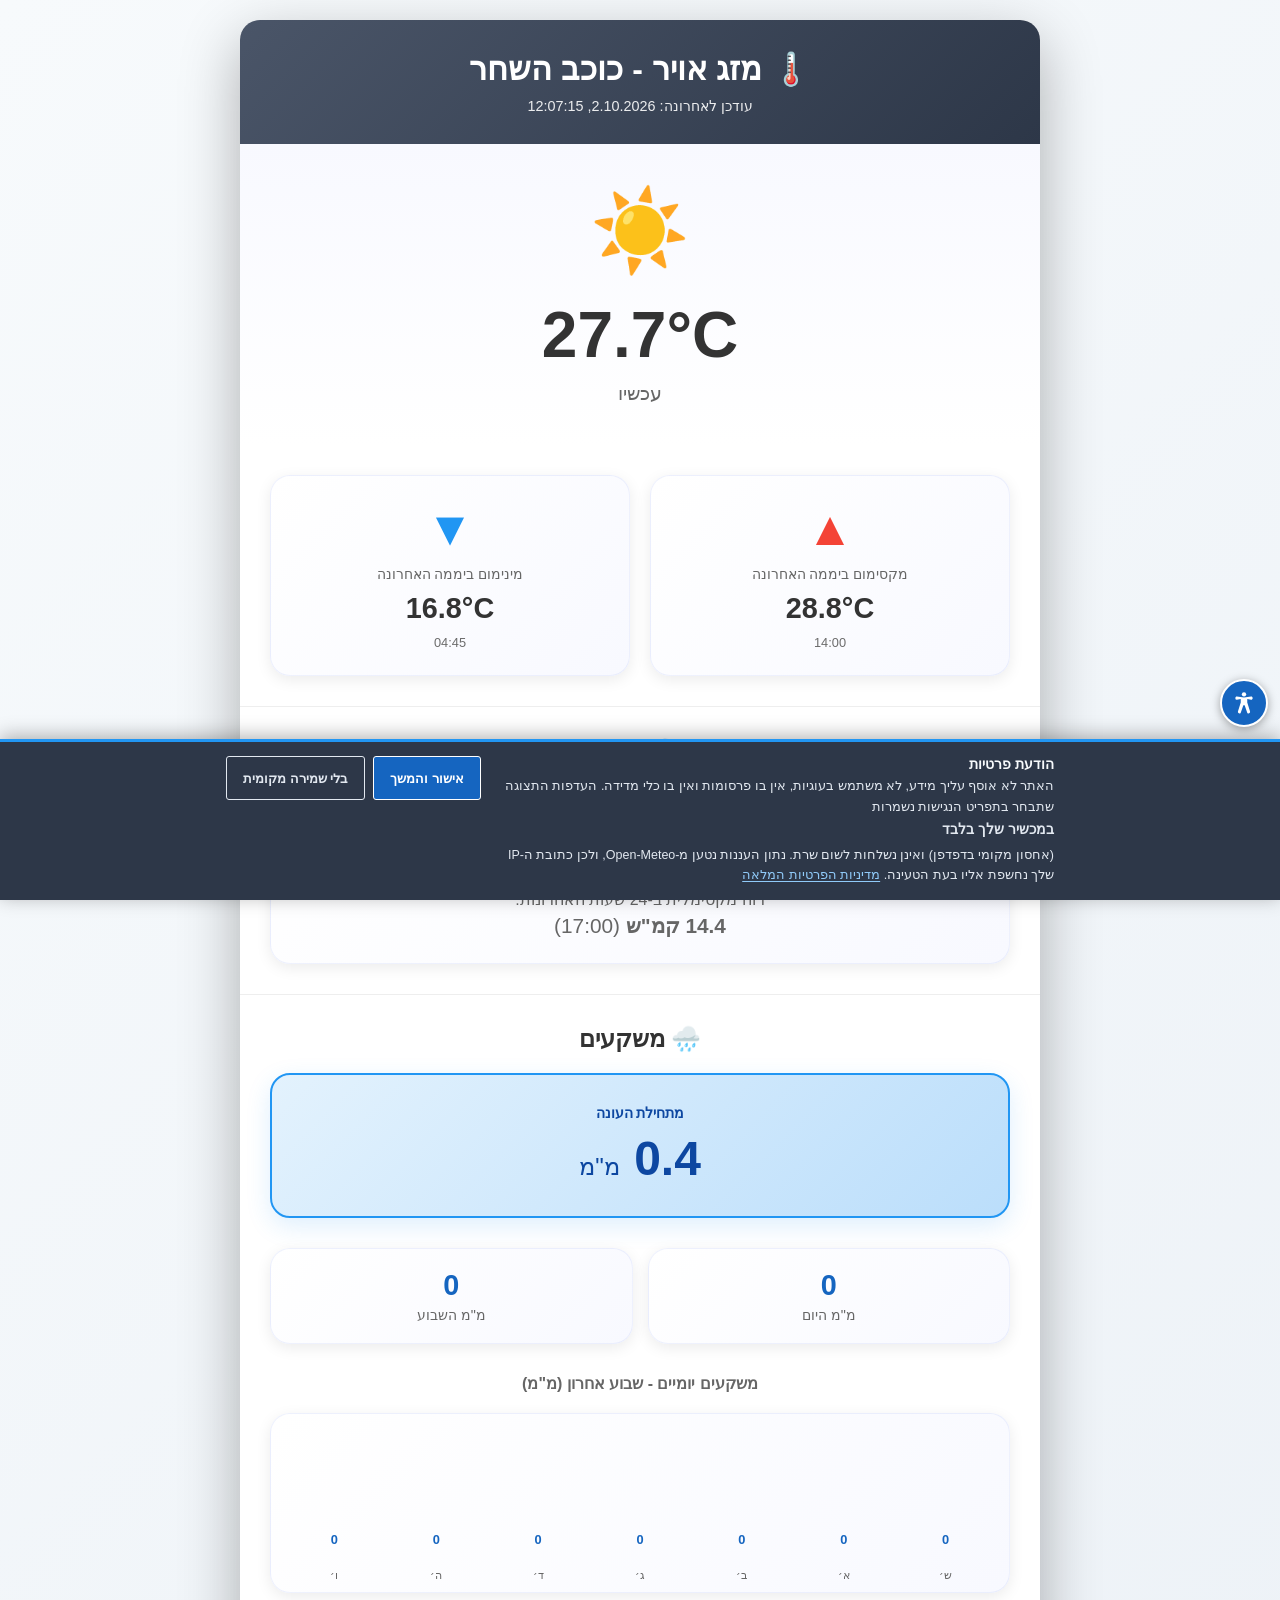
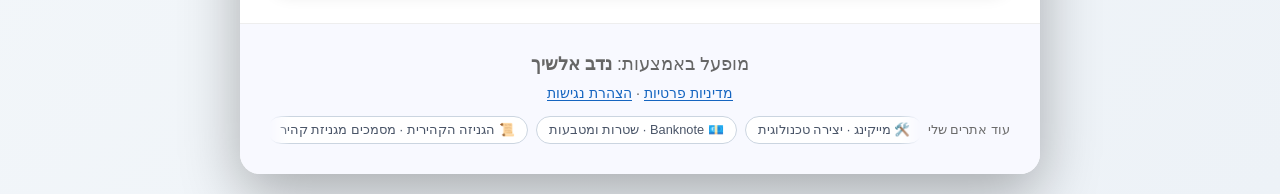
==== index.html @ 09a6ac9b "תמונת שיתוף ומטא תיאור: og:*, twitter:card ו-canonical בשלושת הדפים - assets/og-image.jpg: ‏1200×630" ====
<!DOCTYPE html>
<html lang="he" dir="rtl">
<head>
    <meta charset="UTF-8">
    <meta name="viewport" content="width=device-width, initial-scale=1.0">
    <title>מזג אויר - כוכב השחר</title>
    <meta name="description" content="טמפרטורה, רוח ומשקעים עכשיו בכוכב השחר, מתחנת המזג אויר של היישוב. מתעדכן כל שעה, כולל כמות הגשם מתחילת העונה.">
    <link rel="canonical" href="https://nadaval56.github.io/weather-dashboard/">
    <meta property="og:type" content="website">
    <meta property="og:site_name" content="מזג אויר - כוכב השחר">
    <meta property="og:locale" content="he_IL">
    <meta property="og:title" content="מזג אויר - כוכב השחר">
    <meta property="og:description" content="טמפרטורה, רוח ומשקעים עכשיו בכוכב השחר, מתחנת המזג אויר של היישוב. מתעדכן כל שעה, כולל כמות הגשם מתחילת העונה.">
    <meta property="og:url" content="https://nadaval56.github.io/weather-dashboard/">
    <meta property="og:image" content="https://nadaval56.github.io/weather-dashboard/assets/og-image.jpg">
    <meta property="og:image:type" content="image/jpeg">
    <meta property="og:image:width" content="1200">
    <meta property="og:image:height" content="630">
    <meta property="og:image:alt" content="מזג אויר, כוכב השחר: טמפרטורה, רוח ומשקעים">
    <meta name="twitter:card" content="summary_large_image">
    <meta name="theme-color" content="#2D3748">
    
    <!-- Favicon -->
    <link rel="icon" href="data:image/svg+xml,<svg xmlns=%22http://www.w3.org/2000/svg%22 viewBox=%220 0 100 100%22><text y=%22.9em%22 font-size=%2290%22>🌤️</text></svg>">
    
    <link rel="stylesheet" href="assets/theme.css">
    <link rel="stylesheet" href="assets/a11y.css">
    <script>
      /* העדפות הנגישות מוחלות לפני הציור הראשון, כדי שמי שבחר ניגודיות גבוהה
         לא יראה את הדף נטען בצבעים הרגילים ואז מתחלף. מי שביקש "בלי שמירה
         מקומית" לא מקבל קריאה של שום דבר. */
      try {
        var _p = localStorage.getItem('privacy:v1');
        if (!_p || JSON.parse(_p).local !== false) {
          var _r = document.documentElement, _a = localStorage.getItem('a11y:v1');
          if (_a) {
            _a = JSON.parse(_a);
            if (_a.fs) _r.setAttribute('data-fs', _a.fs);
            if (_a.mode) _r.classList.add('a11y-' + _a.mode);
            ['links', 'readable', 'spacing', 'still', 'cursor', 'focus']
              .forEach(function (k) { if (_a[k]) _r.classList.add('a11y-' + k); });
          }
        }
      } catch (e) { /* מצב פרטי, או אחסון חסום — הדף פשוט נטען כרגיל */ }
    </script>

    <style>

        .last-update {
            opacity: 0.9;
            font-size: 0.9em;
        }

        .current-weather {
            text-align: center;
            padding: 40px 20px;
            background: linear-gradient(to bottom, var(--surface-2) 0%, var(--surface) 100%);
        }

        .weather-icon {
            font-size: 5rem;
            margin-bottom: 20px;
        }

        .current-temp {
            font-size: 4em;
            font-weight: bold;
            color: var(--text);
            margin-bottom: 10px;
        }

        .temp-label {
            color: var(--text-2);
            font-size: 1.2em;
        }

        .stats-grid {
            display: grid;
            grid-template-columns: repeat(auto-fit, minmax(200px, 1fr));
            gap: 20px;
            padding: 30px;
        }

        .stat-card {
            background: linear-gradient(135deg, var(--surface) 0%, var(--surface-2) 100%);
            padding: 25px 20px;
            border-radius: 20px;
            text-align: center;
            box-shadow: var(--shadow-card);
            border: 1px solid var(--card-border);
        }

        .stat-icon {
            font-size: 2.5em;
            margin-bottom: 10px;
        }

        .stat-value {
            font-size: 1.8em;
            font-weight: bold;
            color: var(--text);
            margin: 10px 0;
        }

        .stat-label {
            color: var(--text-2);
            font-size: 0.9em;
        }

        .stat-time {
            color: var(--text-3);
            font-size: 0.8em;
            margin-top: 5px;
        }

        .section {
            padding: 30px;
            border-top: 1px solid var(--border);
        }

        .section-title {
            font-size: 1.5em;
            color: var(--text);
            margin-bottom: 20px;
            display: flex;
            align-items: center;
            justify-content: center;
            gap: 10px;
        }

        .wind-section {
            background: linear-gradient(135deg, var(--surface) 0%, var(--surface-2) 100%);
            padding: 25px;
            border-radius: 20px;
            box-shadow: var(--shadow-card);
            border: 1px solid var(--card-border);
        }

        .wind-current {
            display: flex;
            align-items: center;
            justify-content: center;
            gap: 20px;
            margin-bottom: 20px;
        }

        .wind-info {
            text-align: center;
        }

        .wind-speed {
            font-size: 2em;
            font-weight: bold;
            color: var(--text);
        }

        .wind-direction {
            color: var(--text-2);
            font-size: 1.1em;
        }

        .rain-stats {
            display: grid;
            grid-template-columns: repeat(auto-fit, minmax(150px, 1fr));
            gap: 15px;
        }

        .rain-stat {
            background: linear-gradient(135deg, var(--surface) 0%, var(--surface-2) 100%);
            padding: 20px 15px;
            border-radius: 20px;
            text-align: center;
            box-shadow: var(--shadow-card);
            border: 1px solid var(--card-border);
        }

        .rain-value {
            font-size: 1.8em;
            font-weight: bold;
            color: var(--accent-dark);   /* #2196F3 נתן 2.97:1 על רקע הכרטיס */
        }

        .rain-label {
            color: var(--text-2);
            font-size: 0.9em;
            margin-top: 5px;
        }

        .chart-container {
            margin-top: 20px;
            height: 180px;
            background: linear-gradient(135deg, var(--surface) 0%, var(--surface-2) 100%);
            border-radius: 20px;
            padding: 15px 15px 35px 15px;
            position: relative;
            box-shadow: var(--shadow-card);
            border: 1px solid var(--card-border);
        }

        .chart-bars {
            display: flex;
            align-items: flex-end;
            justify-content: space-around;
            height: 100%;
            gap: 5px;
        }

        .chart-bar {
            flex: 1;
            background: linear-gradient(to top, var(--accent), var(--accent-light));
            border-radius: 5px 5px 0 0;
            position: relative;
            transition: transform 0.2s;
        }

        .chart-bar:hover {
            transform: scaleY(1.05);
        }

        .chart-bar-value {
            position: absolute;
            top: -25px;
            width: 100%;
            text-align: center;
            font-size: 0.8em;
            font-weight: bold;
            color: var(--accent-dark);
        }

        .chart-bar-label {
            position: absolute;
            bottom: -25px;
            width: 100%;
            text-align: center;
            font-size: 0.7em;
            color: var(--text-2);
        }

        /* Mobile Responsive */
        @media (max-width: 768px) {
            .current-temp {
                font-size: 3em;
            }

            .weather-icon {
                font-size: 3.75rem;
            }

            .stats-grid {
                grid-template-columns: 1fr;
                padding: 20px;
            }

            .section {
                padding: 20px;
            }

            .wind-current {
                flex-direction: column;
            }
        }
    </style>
</head>
<body>
    <a class="skip-link" href="#main">דלג לתוכן</a>
    <div class="container">
        <!-- Header -->
        <header class="header">
            <h1>🌡️ מזג אויר - כוכב השחר</h1>
            <div class="last-update">טוען...</div>
        </header>

        <main id="main" tabindex="-1">

        <!-- Current Weather -->
        <div class="current-weather">
            <div class="weather-icon" role="img" aria-label="טוען">⏳</div>
            <div class="current-temp">...</div>
            <div class="temp-label">עכשיו</div>
        </div>

        <!-- Temperature Stats -->
        <div class="stats-grid">
            <div class="stat-card">
                <div class="stat-icon" style="color: var(--hot); font-size: 3em;" aria-hidden="true">▲</div>
                <div class="stat-label">מקסימום ביממה האחרונה</div>
                <div class="stat-value">...</div>
                <div class="stat-time">--:--</div>
            </div>
            <div class="stat-card">
                <div class="stat-icon" style="color: var(--accent); font-size: 3em;" aria-hidden="true">▼</div>
                <div class="stat-label">מינימום ביממה האחרונה</div>
                <div class="stat-value">...</div>
                <div class="stat-time">--:--</div>
            </div>
        </div>

        <!-- Wind Section -->
        <div class="section">
            <h2 class="section-title">💨 רוח</h2>
            <div class="wind-section">
                <div class="wind-current">
                    <div class="wind-info">
                        <div class="wind-speed">...</div>
                        <div class="wind-direction">...</div>
                    </div>
                </div>
                <div style="text-align: center; color: var(--text-2); margin-top: 15px;">
                    <div style="margin-bottom: 5px;">רוח מקסימלית ב-24 שעות האחרונות:</div>
                    <div style="font-size: 1.3em;"><strong>...</strong> (--:--)</div>
                </div>
            </div>
        </div>

        <!-- Rain Section -->
        <div class="section">
            <h2 class="section-title">🌧️ משקעים</h2>
            
            <!-- Seasonal Rain - Most Important -->
            <div style="text-align: center; margin-bottom: 30px; padding: 30px 20px; background: linear-gradient(135deg, var(--accent-soft-a) 0%, var(--accent-soft-b) 100%); border-radius: 20px; box-shadow: var(--shadow-hero); border: 2px solid var(--accent);">
                <div style="font-size: 0.9em; color: var(--accent-deep); margin-bottom: 10px; font-weight: bold;">מתחילת העונה</div>
                <div class="rain-value" style="font-size: 3em; color: var(--accent-deep); display: inline;">...</div>
                <div style="display: inline; font-size: 1.5em; color: var(--accent-deep); margin-right: 10px;">מ"מ</div>
            </div>
            
            <!-- Today and Weekly -->
            <div class="rain-stats">
                <div class="rain-stat">
                    <div class="rain-value">...</div>
                    <div class="rain-label">מ"מ היום</div>
                </div>
                <div class="rain-stat">
                    <div class="rain-value">...</div>
                    <div class="rain-label">מ"מ השבוע</div>
                </div>
            </div>

            <!-- 7 Days Chart -->
            <div style="text-align: center; color: var(--text-2); margin-top: 30px; margin-bottom: 10px; font-weight: bold;">
                משקעים יומיים - שבוע אחרון (מ"מ)
            </div>
            <div class="chart-container">
                <div class="chart-bars">
                    <div class="chart-bar" style="height: 0%;">
                        <div class="chart-bar-value">0</div>
                        <div class="chart-bar-label">...</div>
                    </div>
                    <div class="chart-bar" style="height: 0%;">
                        <div class="chart-bar-value">0</div>
                        <div class="chart-bar-label">...</div>
                    </div>
                    <div class="chart-bar" style="height: 0%;">
                        <div class="chart-bar-value">0</div>
                        <div class="chart-bar-label">...</div>
                    </div>
                    <div class="chart-bar" style="height: 0%;">
                        <div class="chart-bar-value">0</div>
                        <div class="chart-bar-label">...</div>
                    </div>
                    <div class="chart-bar" style="height: 0%;">
                        <div class="chart-bar-value">0</div>
                        <div class="chart-bar-label">...</div>
                    </div>
                    <div class="chart-bar" style="height: 0%;">
                        <div class="chart-bar-value">0</div>
                        <div class="chart-bar-label">...</div>
                    </div>
                    <div class="chart-bar" style="height: 0%;">
                        <div class="chart-bar-value">0</div>
                        <div class="chart-bar-label">...</div>
                    </div>
                </div>
            </div>
        </div>

        </main>

        <!-- Footer -->
        <footer class="footer">
            <p style="font-size: 1.1em; margin-bottom: 10px;">מופעל באמצעות: <strong>נדב אלשיך</strong></p>
            <p class="footer-links"><a href="privacy/">מדיניות פרטיות</a> · <a href="accessibility/">הצהרת נגישות</a></p>
            <nav class="sister" aria-label="האתרים הנוספים שלי">
                <span class="sister-lbl">עוד אתרים שלי</span>
                <div class="sister-view">
                    <div class="sister-track">
                    <div class="sister-set">
                        <a href="https://making-il.co.il/" rel="noopener"><span aria-hidden="true">🛠️</span> מייקינג · יצירה טכנולוגית</a>
                        <a href="https://banknote.co.il/" rel="noopener"><span aria-hidden="true">💶</span> Banknote · שטרות ומטבעות</a>
                        <a href="https://geniza.co.il/" rel="noopener"><span aria-hidden="true">📜</span> הגניזה הקהירית · מסמכים מגניזת קהיר</a>
                        <a href="https://dronexam.co.il/" rel="noopener"><span aria-hidden="true">🛩️</span> לעוף לשמיים · מבחן רת"א לרחפנים</a>
                        <a href="https://holisticcenter.co.il/" rel="noopener"><span aria-hidden="true">🌱</span> מעט צרי · רפואה משלימה</a>
                        <a href="https://pursue.co.il/" rel="noopener"><span aria-hidden="true">🛸</span> PURSUE · ארכיון עב"מים</a>
                        <a href="https://quake.co.il/" rel="noopener"><span aria-hidden="true">🌍</span> רעידת אדמה · רעידות היסטוריות</a>
                        <a href="https://heb-cal.co.il/" rel="noopener"><span aria-hidden="true">📅</span> לוח עברי</a>
                    </div>
                    <div class="sister-set sister-clone" aria-hidden="true">
                        <a href="https://making-il.co.il/" rel="noopener" tabindex="-1"><span aria-hidden="true">🛠️</span> מייקינג · יצירה טכנולוגית</a>
                        <a href="https://banknote.co.il/" rel="noopener" tabindex="-1"><span aria-hidden="true">💶</span> Banknote · שטרות ומטבעות</a>
                        <a href="https://geniza.co.il/" rel="noopener" tabindex="-1"><span aria-hidden="true">📜</span> הגניזה הקהירית · מסמכים מגניזת קהיר</a>
                        <a href="https://dronexam.co.il/" rel="noopener" tabindex="-1"><span aria-hidden="true">🛩️</span> לעוף לשמיים · מבחן רת"א לרחפנים</a>
                        <a href="https://holisticcenter.co.il/" rel="noopener" tabindex="-1"><span aria-hidden="true">🌱</span> מעט צרי · רפואה משלימה</a>
                        <a href="https://pursue.co.il/" rel="noopener" tabindex="-1"><span aria-hidden="true">🛸</span> PURSUE · ארכיון עב"מים</a>
                        <a href="https://quake.co.il/" rel="noopener" tabindex="-1"><span aria-hidden="true">🌍</span> רעידת אדמה · רעידות היסטוריות</a>
                        <a href="https://heb-cal.co.il/" rel="noopener" tabindex="-1"><span aria-hidden="true">📅</span> לוח עברי</a>
                    </div>
                    </div>
                </div>
            </nav>
        </footer>
    </div>

    <script>
        // ===== אייקון מזג האויר =====
        // יום/לילה: מהזריחה ועד צאת הכוכבים (25 דקות אחרי השקיעה, ברירת המחדל
        //           של לוח עברי), לפי אלגוריתם NOAA מ-hebcal/js/zmanim.js.
        // לילה:     מופע הירח האמיתי (כמו באסטרובוט).
        // עננות:    Open-Meteo, מהרשת ולא מהתחנה (כמו באסטרובוט).
        // גשם:      נתוני התחנה — גשם בשעה האחרונה גובר על הכול.
        const STATION_LOC = { lat: 31.958, lng: 35.339 };   // כוכב השחר
        const TZEIT_MIN = 25;
        const RAD = Math.PI / 180;

        const Sun = (function () {
            function julianDay(y, m, d) { return Math.floor(Date.UTC(y, m - 1, d) / 86400000) + 2440587.5; }
            function jc(jd) { return (jd - 2451545) / 36525; }
            function meanLong(t) { const l = (280.46646 + t * (36000.76983 + 0.0003032 * t)) % 360; return l < 0 ? l + 360 : l; }
            function meanAnom(t) { return 357.52911 + t * (35999.05029 - 0.0001537 * t); }
            function ecc(t) { return 0.016708634 - t * (0.000042037 + 0.0000001267 * t); }
            function eqCenter(t) {
                const m = meanAnom(t) * RAD;
                return Math.sin(m) * (1.914602 - t * (0.004817 + 0.000014 * t)) +
                    Math.sin(2 * m) * (0.019993 - 0.000101 * t) + Math.sin(3 * m) * 0.000289;
            }
            function appLong(t) { return meanLong(t) + eqCenter(t) - 0.00569 - 0.00478 * Math.sin((125.04 - 1934.136 * t) * RAD); }
            function obliq(t) {
                const s = 21.448 - t * (46.815 + t * (0.00059 - t * 0.001813));
                return 23 + (26 + s / 60) / 60 + 0.00256 * Math.cos((125.04 - 1934.136 * t) * RAD);
            }
            function decl(t) { return Math.asin(Math.sin(obliq(t) * RAD) * Math.sin(appLong(t) * RAD)) / RAD; }
            function eqTime(t) {
                const eps = obliq(t) * RAD, l0 = meanLong(t) * RAD, e = ecc(t), m = meanAnom(t) * RAD;
                let y = Math.tan(eps / 2); y = y * y;
                return (y * Math.sin(2 * l0) - 2 * e * Math.sin(m) + 4 * e * y * Math.sin(m) * Math.cos(2 * l0) -
                    0.5 * y * y * Math.sin(4 * l0) - 1.25 * e * e * Math.sin(2 * m)) / RAD * 4;
            }
            function hourAngle(lat, dec, zenith) {
                const c = (Math.cos(zenith * RAD) - Math.sin(lat * RAD) * Math.sin(dec * RAD)) /
                    (Math.cos(lat * RAD) * Math.cos(dec * RAD));
                return (c > 1 || c < -1) ? null : Math.acos(c) / RAD;
            }
            function timeUTC(jd, lat, lng, zenith, rising) {
                let mins = 720;
                for (let i = 0; i < 2; i++) {
                    const t = jc(jd + mins / 1440), ha = hourAngle(lat, decl(t), zenith);
                    if (ha === null) return null;
                    mins = 720 + 4 * (-lng + (rising ? -ha : ha)) - eqTime(t);
                }
                return mins;
            }
            // זריחה/שקיעה במישור (90.833°), כמו ברוב הלוחות בארץ.
            // התאריך הוא התאריך בישראל, גם אם הדפדפן בשעון אחר.
            function event(now, loc, rising) {
                const [y, m, d] = now.toLocaleDateString('en-CA', { timeZone: 'Asia/Jerusalem' }).split('-').map(Number);
                const jd = julianDay(y, m, d), mins = timeUTC(jd, loc.lat, loc.lng, 90.833, rising);
                return mins === null ? null : new Date((jd - 2440587.5) * 86400000 + mins * 60000);
            }
            return {
                sunrise: (now, loc) => event(now, loc, true),
                sunset: (now, loc) => event(now, loc, false)
            };
        })();

        function isDaytime(now) {
            const sr = Sun.sunrise(now, STATION_LOC), ss = Sun.sunset(now, STATION_LOC);
            if (!sr || !ss) return now.getHours() >= 6 && now.getHours() < 19;
            return now >= sr && now < new Date(ss.getTime() + TZEIT_MIN * 60000);
        }

        // מופע הירח: האלונגציה (הזווית בין הירח לשמש) לפי נוסחאות מקוצרות של Meeus —
        // דיוק של פחות ממעלה, הרבה מעבר למה שצריך לבחירת אימוג'י.
        function moonPhase(now) {
            const d = now.getTime() / 86400000 + 2440587.5 - 2451545;
            const T = d / 36525;
            const norm = x => ((x % 360) + 360) % 360;
            const Lm = norm(218.3164477 + 481267.88123421 * T);   // אורך ממוצע של הירח
            const D = norm(297.8501921 + 445267.1114034 * T);     // אלונגציה ממוצעת
            const M = norm(357.5291092 + 35999.0502909 * T);      // אנומליה של השמש
            const Mm = norm(134.9633964 + 477198.8675055 * T);    // אנומליה של הירח
            const F = norm(93.2720950 + 483202.0175233 * T);
            const moonLon = Lm + 6.289 * Math.sin(Mm * RAD) + 1.274 * Math.sin((2 * D - Mm) * RAD) +
                0.658 * Math.sin(2 * D * RAD) + 0.214 * Math.sin(2 * Mm * RAD) -
                0.186 * Math.sin(M * RAD) - 0.114 * Math.sin(2 * F * RAD);
            const sunLon = 280.46646 + 36000.76983 * T + 1.914602 * Math.sin(M * RAD) + 0.019993 * Math.sin(2 * M * RAD);
            const elong = norm(moonLon - sunLon);                    // 0 = מולד, 180 = מלא
            const illum = Math.round((1 - Math.cos(elong * RAD)) / 2 * 100);
            // אותם גבולות כמו באסטרובוט (לפי גיל הירח בימים), מתורגמים למעלות
            const age = elong / 360 * 29.530589;
            let emoji, name;
            if      (age <  1.5) [emoji, name] = ['🌑', 'ירח חדש'];
            else if (age <  7.0) [emoji, name] = ['🌒', 'סהר גדל'];
            else if (age <  8.5) [emoji, name] = ['🌓', 'רבע ראשון'];
            else if (age < 14.0) [emoji, name] = ['🌔', 'ירח גדל'];
            else if (age < 15.5) [emoji, name] = ['🌕', 'ירח מלא'];
            else if (age < 21.0) [emoji, name] = ['🌖', 'ירח פוחת'];
            else if (age < 22.5) [emoji, name] = ['🌗', 'רבע אחרון'];
            else if (age < 28.0) [emoji, name] = ['🌘', 'סהר פוחת'];
            else                 [emoji, name] = ['🌑', 'ירח חדש'];
            return { emoji, name, illum };
        }

        // עננות נוכחית מ-Open-Meteo (חינמי, בלי מפתח). null כשאין נתון.
        async function fetchCloudCover() {
            try {
                const url = `https://api.open-meteo.com/v1/forecast?latitude=${STATION_LOC.lat}` +
                    `&longitude=${STATION_LOC.lng}&current=cloud_cover&timezone=Asia%2FJerusalem`;
                const res = await fetch(url);
                if (!res.ok) return null;
                const json = await res.json();
                const pct = json.current && json.current.cloud_cover;
                return typeof pct === 'number' ? pct : null;
            } catch (e) {
                console.warn('עננות לא זמינה:', e);
                return null;
            }
        }

        function getWeatherIcon(data, cloud, now = new Date()) {
            const rainLastHour = (data && data.rain && data.rain.lastHour) || 0;
            const cloudTxt = cloud === null ? '' : ` · עננות ${cloud}%`;

            // 1. גשם בשעה האחרונה (מהתחנה) תמיד גובר
            if (rainLastHour > 0.3) return { icon: '🌧️', label: `גשם: ${rainLastHour} מ"מ בשעה האחרונה` };

            // 2. לילה — מופע הירח, אלא אם השמיים מכוסים
            if (!isDaytime(now)) {
                const moon = moonPhase(now);
                if (cloud !== null && cloud >= 75) return { icon: '☁️', label: `לילה מעונן${cloudTxt}` };
                return { icon: moon.emoji, label: `${moon.name} (${moon.illum}% מואר)${cloudTxt}` };
            }

            // 3. יום — לפי העננות מהרשת
            if (cloud === null) return { icon: '☀️', label: 'יום' };
            if (cloud < 20) return { icon: '☀️', label: `בהיר${cloudTxt}` };
            if (cloud < 45) return { icon: '🌤️', label: `עננות קלה${cloudTxt}` };
            if (cloud < 70) return { icon: '⛅', label: `מעונן חלקית${cloudTxt}` };
            if (cloud < 90) return { icon: '🌥️', label: `מעונן${cloudTxt}` };
            return { icon: '☁️', label: `מעונן מאוד${cloudTxt}` };
        }

        let lastData = null, lastCloud = null;
        function renderIcon() {
            if (!lastData) return;
            const { icon, label } = getWeatherIcon(lastData, lastCloud);
            const el = document.querySelector('.weather-icon');
            if (el) { el.textContent = icon; el.title = label; el.setAttribute('aria-label', label); }
            // גם אייקון הלשונית מתחלף
            const fav = document.querySelector('link[rel="icon"]');
            if (fav) fav.href = `data:image/svg+xml,<svg xmlns="http://www.w3.org/2000/svg" viewBox="0 0 100 100"><text y=".9em" font-size="90">${icon}</text></svg>`;
        }
        async function refreshIcon() {
            lastCloud = await fetchCloudCover();
            renderIcon();
        }

        // טעינת נתוני מזג אויר
        async function loadWeatherData() {
            try {
                // Cache busting - מאלץ טעינה מחדש
                const response = await fetch('./weather-data.json?t=' + Date.now());
                
                if (!response.ok) {
                    throw new Error(`HTTP error! status: ${response.status}`);
                }
                
                const data = await response.json();
                
                console.log('Data loaded:', data);
                
                // עדכון אייקון דינמי
                lastData = data;
                renderIcon();
                refreshIcon();
                
                // עדכון כותרת
                const h1 = document.querySelector('h1');
                if (h1) h1.textContent = '🌡️ מזג אויר - ' + data.station_name;
                
                // עדכון זמן עדכון
                const updateTime = new Date(data.last_update);
                const lastUpdateElem = document.querySelector('.last-update');
                if (lastUpdateElem) {
                    lastUpdateElem.textContent = 'עודכן לאחרונה: ' + updateTime.toLocaleString('he-IL');
                }
                
                // טמפרטורה נוכחית
                const currentTempElem = document.querySelector('.current-temp');
                if (currentTempElem) {
                    currentTempElem.textContent = data.temperature.current + '°C';
                }
                
                // טמפרטורה מקסימלית
                const statValues = document.querySelectorAll('.stat-value');
                if (statValues[0]) statValues[0].textContent = data.temperature.max + '°C';
                
                const statTimes = document.querySelectorAll('.stat-time');
                if (statTimes[0]) statTimes[0].textContent = data.temperature.max_time;
                
                // טמפרטורה מינימלית
                if (statValues[1]) statValues[1].textContent = data.temperature.min + '°C';
                if (statTimes[1]) statTimes[1].textContent = data.temperature.min_time;
                
                // רוח נוכחית
                const windSpeedElem = document.querySelector('.wind-speed');
                if (windSpeedElem) {
                    windSpeedElem.textContent = data.wind.speed + ' קמ"ש';
                }
                
                const windDirElem = document.querySelector('.wind-direction');
                if (windDirElem) {
                    windDirElem.textContent = data.wind.direction;
                }
                
                // רוח מקסימלית
                const windMaxElement = document.querySelector('.wind-section').querySelectorAll('strong')[0];
                if (windMaxElement) {
                    windMaxElement.textContent = data.wind.max + ' קמ"ש';
                }
                const windMaxTimeElement = document.querySelector('.wind-section').querySelector('div[style*="font-size: 1.3em"]');
                if (windMaxTimeElement) {
                    windMaxTimeElement.innerHTML = `<strong>${data.wind.max} קמ"ש</strong> (${data.wind.max_time})`;
                }
                
                // משקעים
                const rainValues = document.querySelectorAll('.rain-value');
                if (rainValues[0]) rainValues[0].textContent = data.rain.season;
                if (rainValues[1]) rainValues[1].textContent = data.rain.today;
                if (rainValues[2]) rainValues[2].textContent = data.rain.week;
                
                // גרף משקעים
                updateRainChart(data.rain.daily_7d, data.rain.daily_7d_dates);
                
            } catch (error) {
                console.error('שגיאה בטעינת נתונים:', error);
                console.error('Error details:', error.message);
                document.querySelector('.last-update').textContent = 'שגיאה בטעינת נתונים - ' + error.message;
            }
        }
        
        function updateRainChart(rainData, rainDates) {
            const chartBars = document.querySelectorAll('.chart-bar');
            // הוספת 20% מרווח מעל הערך המקסימלי
            const maxRain = Math.max(...rainData, 1) * 1.2;

            // שמות הימים נגזרים מהתאריכים שבקובץ הנתונים עצמו.
            // כך התווית תמיד מתארת את היום שבאמת נמדד בו הגשם,
            // גם אם הדפדפן בשעון אחר או שהקובץ נטען מה-cache.
            const dayNames = ['א׳', 'ב׳', 'ג׳', 'ד׳', 'ה׳', 'ו׳', 'ש׳'];
            const todayKey = new Date().toLocaleDateString('en-CA');
            const chartLabels = [];

            // בניית רשימת שמות ימים - מ-6 ימים אחורה עד היום
            for (let i = 6; i >= 0; i--) {
                const dateKey = (rainDates && rainDates[6 - i]) || null;
                const date = dateKey ? new Date(dateKey + 'T12:00:00') : new Date();
                if (!dateKey) date.setDate(date.getDate() - i);

                // "היום"/"אתמול" לפי התאריך בקובץ, לא לפי מיקום בגרף
                const daysBack = dateKey
                    ? Math.round((new Date(todayKey + 'T12:00:00') - date) / 86400000)
                    : i;

                if (daysBack === 0) {
                    chartLabels.push('היום');
                } else if (daysBack === 1) {
                    chartLabels.push('אתמול');
                } else {
                    chartLabels.push(dayNames[date.getDay()]);
                }
            }
            
            rainData.forEach((rain, index) => {
                if (chartBars[index]) {
                    const percentage = (rain / maxRain) * 100;
                    chartBars[index].style.height = percentage + '%';
                    chartBars[index].querySelector('.chart-bar-value').textContent = rain;
                    chartBars[index].querySelector('.chart-bar-label').textContent = chartLabels[index];
                }
            });
        }
        
        // טעינה ראשונית - רק אחרי שהדף נטען לגמרי
        if (document.readyState === 'loading') {
            document.addEventListener('DOMContentLoaded', loadWeatherData);
        } else {
            loadWeatherData();
        }
        
        // רענון כל 30 דקות
        setInterval(loadWeatherData, 30 * 60 * 1000);
        // האייקון (זריחה/צאת הכוכבים, ירח, עננות) מתעדכן לבד גם בלי נתוני תחנה חדשים
        setInterval(refreshIcon, 10 * 60 * 1000);
    </script>
    <script src="assets/sister.js" defer></script>
    <!-- privacy.js לפני a11y.js, תמיד: a11y.js שואל אותו אם מותר לשמור.
         הכתובות מפורשות, כי האתר יושב תחת /weather-dashboard/ ב-GitHub Pages
         והניחוש של הרכיבים לפי עומק הנתיב היה מוסיף ../ מיותר. -->
    <script>
      window.PRIVACY_CONFIG = { appPrefixes: ['a11y:'], privacyUrl: 'privacy/' };
      window.A11Y_CONFIG = { privacyUrl: 'privacy/', accessibilityUrl: 'accessibility/' };
    </script>
    <script src="assets/privacy.js"></script>
    <script src="assets/a11y.js"></script>
</body>
</html>
---- assets/theme.css ----
/* ── הפלטה והמסגרת המשותפת — הדשבורד, מדיניות הפרטיות והצהרת הנגישות ─────
 *
 * כל הצבעים באתר עוברים דרך המשתנים שכאן. מצבי התצוגה של תפריט הנגישות
 * (assets/a11y.css) דורסים את המשתנים האלה, ולכן כל צבע שנכתב ישירות
 * במקום משתנה הוא צבע שלא יתחלף בניגודיות גבוהה או הפוכה.
 *
 * כל המידות של טקסט ב-rem או ב-em, כדי שפקד גודל הטקסט יעבוד.
 * ────────────────────────────────────────────────────────────────────────── */

:root {
  --bg-1:          #F7FAFC;   /* רקע הדף — מעבר צבע */
  --bg-2:          #EDF2F7;
  --surface:       #ffffff;   /* הכרטיס הראשי */
  --surface-2:     #f8f9ff;   /* כרטיסים פנימיים, כותרת תחתונה */
  --text:          #333333;   /* 12.6:1 על לבן */
  --text-2:        #666666;   /*  5.7:1 על לבן, 5.5:1 על --surface-2 */
  --text-3:        #6b6b6b;   /*  5.3:1 — היה #999 (2.8:1) ו-#718096 (4.0:1) */
  --header-a:      #4A5568;
  --header-b:      #2D3748;
  --header-text:   #ffffff;
  --accent:        #2196F3;   /* עמודות הגרף והחץ — גרפיקה, לא טקסט */
  --accent-light:  #64B5F6;
  --accent-dark:   #1565C0;   /* 5.8:1 — טקסט רגיל בכחול */
  --accent-deep:   #0d47a1;   /* 7.9:1 על לבן, 6.4:1 על --accent-soft-b — הטקסט בכרטיס העונה */
  --accent-soft-a: #E3F2FD;
  --accent-soft-b: #BBDEFB;
  --hot:           #f44336;   /* חץ המקסימום — סמל, לא טקסט */
  --link:          #1565C0;
  --link-hover:    #0d47a1;
  --border:        #eeeeee;
  --border-2:      #cbd5e0;
  --card-border:   rgba(102, 126, 234, 0.1);
  --chip-text:     #4a5568;
  --chip-hover:    #90CAF9;
  --shadow-page:   0 20px 60px rgba(0, 0, 0, 0.3);
  --shadow-card:   0 4px 15px rgba(0, 0, 0, 0.08);
  --shadow-hero:   0 8px 25px rgba(33, 150, 243, 0.15);
  --font-ui:       -apple-system, BlinkMacSystemFont, 'Segoe UI', Roboto, 'Helvetica Neue', Arial, sans-serif;
  --radius:        6px;
  --radius-lg:     10px;
}

* { margin: 0; padding: 0; box-sizing: border-box; }

body {
  font-family: var(--font-ui);
  background: linear-gradient(135deg, var(--bg-1) 0%, var(--bg-2) 100%);
  color: var(--text);
  min-height: 100vh;
  padding: 20px;
  direction: rtl;
}

.container {
  max-width: 800px;
  margin: 0 auto;
  background: var(--surface);
  border-radius: 20px;
  box-shadow: var(--shadow-page);
  overflow: hidden;
}

.header {
  background: linear-gradient(135deg, var(--header-a) 0%, var(--header-b) 100%);
  color: var(--header-text);
  padding: 30px;
  text-align: center;
}
.header h1 { font-size: 2em; margin-bottom: 10px; }
.header a { color: inherit; }

/* ── קישור "דלג לתוכן" — מוסתר עד שמגיעים אליו ב-Tab ── */
.skip-link {
  position: absolute;
  inset-inline-start: 12px;
  top: -100px;
  z-index: 2147483002;
  background: var(--accent-dark);
  color: #fff;
  padding: .6rem 1rem;
  border-radius: var(--radius);
  font-weight: 700;
  text-decoration: none;
}
.skip-link:focus { top: 12px; }

/* ── כותרת תחתונה ── */
.footer {
  background: var(--surface-2);
  padding: 30px;
  text-align: center;
  border-top: 1px solid var(--border);
}
.footer p { color: var(--text-2); margin-bottom: 15px; }
.footer-links { font-size: .9rem; }
.footer-links a { color: var(--link); text-underline-offset: 2px; }
.footer-links a:hover { color: var(--link-hover); }

/* ── עוד אתרים שלי ──────────────────────────────────────
   הפס מאתר הגניזה (sister_sites.py + sister.js שם).
   אזור גלילה רגיל שזז לאט כשלא נוגעים בו; ברשימה שני עותקים
   כדי שהתנועה תהיה רציפה. במצב "בלי תנועה" ההעתק מוסתר. */
.sister {
  display: flex;
  align-items: center;
  gap: 8px;
  min-width: 0;
  line-height: 1.6;
}
.sister-lbl { flex: none; font-size: .8rem; color: var(--text-3); white-space: nowrap; }
.sister-view {
  flex: 1;
  min-width: 0;
  overflow-x: auto;
  overflow-y: hidden;
  -webkit-overflow-scrolling: touch;
  scrollbar-width: none;
  overscroll-behavior-x: contain;
  -webkit-mask-image: linear-gradient(to right, transparent 0, #000 1.25rem, #000 calc(100% - 1.25rem), transparent 100%);
          mask-image: linear-gradient(to right, transparent 0, #000 1.25rem, #000 calc(100% - 1.25rem), transparent 100%);
}
.sister-view::-webkit-scrollbar { display: none; }
.sister-track { display: flex; width: max-content; }
.sister-set { display: flex; gap: 8px; padding-inline-end: 8px; }
.sister a {
  flex: none;
  white-space: nowrap;
  font-size: .8rem;
  color: var(--chip-text);
  text-decoration: none;
  background: var(--surface);
  border: 1px solid var(--border-2);
  border-radius: 999px;
  padding: 3px 12px;
  transition: color .2s, border-color .2s;
}
.sister a:hover { color: var(--accent-dark); border-color: var(--chip-hover); }
@media (prefers-reduced-motion: reduce) { .sister-clone { display: none; } }
html.a11y-still .sister-clone { display: none; }
@media print { .sister { display: none; } }

@media (max-width: 768px) {
  body { padding: 10px; }
  .header h1 { font-size: 1.5em; }
}
---- assets/a11y.css ----
/* ── נגישות ופרטיות — מצבי תצוגה, תפריט הנגישות והודעת הפרטיות ─────────────
 *
 * (מקור: geniza-explorer/assets/a11y.css, מותאם לפלטה של הדשבורד)
 * נטען בכל דף אחרי assets/theme.css, כדי שהדריסות כאן ינצחו.
 *
 * שלושה חלקים:
 *   1. מצבי התצוגה — מחלקות על <html> שהתפריט מדליק ומכבה.
 *   2. עיצוב כפתור הנגישות והתפריט.
 *   3. עיצוב הודעת הפרטיות.
 *
 * כלל אחד שקובע את כל השאר: מצבי הצבע מיושמים בדריסת משתני הפלטה של
 * :root (assets/theme.css), ולא ב-filter על <html>. filter על אלמנט השורש
 * הופך אותו ל-containing block, וכל position:fixed בדף — כפתור הנגישות
 * והודעת הפרטיות בכלל זה — מפסיק להיצמד למסך ומתחיל לגלול עם הדף.
 * ────────────────────────────────────────────────────────────────────────── */

/* ── 0. גודל טקסט ────────────────────────────────────────────────────────────
 * שלוש מדרגות ב-font-size של השורש, באחוזים ולא ב-px: אחוזים מכפילים את
 * גודל הבסיס שהמשתמש הגדיר בדפדפן שלו במקום לדרוס אותו. עובד רק על מידות
 * ב-rem/em — כל font-size שמוגדר ב-px מתעלם מהפקד הזה לחלוטין. */
html              { font-size: 100%; }
html[data-fs="m"] { font-size: 112.5%; }
html[data-fs="l"] { font-size: 125%; }

/* ── 1. מצבי תצוגה ──────────────────────────────────────────────────────── */

/* ---- ניגודיות גבוהה: שחור על לבן ---- */
html.a11y-contrast {
  --bg-1:          #ffffff;
  --bg-2:          #ffffff;
  --surface:       #ffffff;
  --surface-2:     #ffffff;
  --text:          #000000;
  --text-2:        #000000;
  --text-3:        #1c1c1c;
  --header-a:      #000000;
  --header-b:      #000000;
  --header-text:   #ffffff;
  --accent:        #00307a;
  --accent-light:  #00307a;
  --accent-dark:   #00307a;
  --accent-deep:   #00307a;
  --accent-soft-a: #ffffff;
  --accent-soft-b: #ffffff;
  --hot:           #a00000;
  --link:          #00307a;
  --link-hover:    #000000;
  --border:        #000000;
  --border-2:      #000000;
  --card-border:   #000000;
  --chip-text:     #000000;
  --chip-hover:    #000000;
  --shadow-page:   none;
  --shadow-card:   none;
  --shadow-hero:   none;
}

/* ---- ניגודיות הפוכה: לבן על שחור ---- */
html.a11y-invert {
  --bg-1:          #000000;
  --bg-2:          #000000;
  --surface:       #000000;
  --surface-2:     #121212;
  --text:          #ffffff;
  --text-2:        #e2e2e2;
  --text-3:        #c9c9c9;
  --header-a:      #121212;
  --header-b:      #121212;
  --header-text:   #ffffff;
  --accent:        #8fc6f2;
  --accent-light:  #c9e4fa;
  --accent-dark:   #8fc6f2;
  --accent-deep:   #c9e4fa;
  --accent-soft-a: #0b1a2a;
  --accent-soft-b: #0b1a2a;
  --hot:           #ff8a80;
  --link:          #8fc6f2;
  --link-hover:    #c9e4fa;
  --border:        #5a5a5a;
  --border-2:      #6e6e6e;
  --card-border:   #5a5a5a;
  --chip-text:     #e2e2e2;
  --chip-hover:    #8fc6f2;
  --shadow-page:   none;
  --shadow-card:   none;
  --shadow-hero:   none;
}
/* קישור הדילוג לבן על --accent-dark. בניגודיות הפוכה --accent-dark בהיר,
   ולבן עליו כמעט נעלם — הקישור הראשון בדף, בדיוק במצב שמשתמש לקוי ראייה
   מדליק. הצבע נקבע לפי הרקע של כל מצב. */
html.a11y-invert .skip-link,
html.a11y-invert .skip-link:focus { color: #000 !important; }
/* באותו אופן: תווית הכפתור בפס הפרטיות והעיגול של כפתור הנגישות */
html.a11y-invert .a11y-fab { color: #000; }

/* ---- גווני אפור ----
 * filter על ילדי body ולא על body או html עצמם — ראו הערת הפתיחה.
 * הרכיבים שלנו מוחרגים כדי שהתפריט יישאר קריא בזמן שמסתכלים בו. */
html.a11y-mono body > *:not(.a11y-panel):not(.a11y-fab):not(.consent) {
  filter: grayscale(1);
}

/* ---- הדגשת קישורים ---- */
html.a11y-links a {
  text-decoration: underline !important;
  text-underline-offset: 3px;
  text-decoration-thickness: 2px !important;
  font-weight: 600;
}
html.a11y-links a:hover,
html.a11y-links a:focus-visible { background: #fff3a8; color: #000; }
html.a11y-invert.a11y-links a:hover,
html.a11y-invert.a11y-links a:focus-visible { background: #4a3d00; color: #fff; }

/* ---- פונט קריא ----
 * גופני תצוגה (משיכות משתנות, ליגטורות) קשים בדיסלקציה ובראייה ירודה.
 * כאן הפקד מחליף את גופן המערכת ב-Arial אחיד ומבטל ליגטורות. */
html.a11y-readable body,
html.a11y-readable body * {
  font-family: Arial, 'Segoe UI', system-ui, sans-serif !important;
  font-variant-ligatures: none !important;
}

/* ---- ריווח מוגדל — הערכים של קריטריון 1.4.12 ---- */
html.a11y-spacing body,
html.a11y-spacing p,
html.a11y-spacing li,
html.a11y-spacing dd,
html.a11y-spacing dt,
html.a11y-spacing td,
html.a11y-spacing blockquote {
  line-height: 1.9 !important;
  letter-spacing: .12em !important;
  word-spacing: .16em !important;
}
html.a11y-spacing p { margin-bottom: 2em !important; }
html.a11y-spacing .a11y-panel * { letter-spacing: normal !important; word-spacing: normal !important; }

/* ---- עצירת אנימציות ---- */
html.a11y-still *,
html.a11y-still *::before,
html.a11y-still *::after {
  animation: none !important;
  transition: none !important;
  scroll-behavior: auto !important;
}

/* ---- סמן גדול (SVG מוטבע — עובד גם בלי רשת) ---- */
html.a11y-cursor,
html.a11y-cursor * {
  cursor: url("data:image/svg+xml;utf8,<svg xmlns='http://www.w3.org/2000/svg' width='48' height='48' viewBox='0 0 32 32'><path d='M6 2l0 24 6-6 4 9 5-2-4-9 9 0z' fill='%23fff' stroke='%23000' stroke-width='2' stroke-linejoin='round'/></svg>") 4 2, auto !important;
}
html.a11y-cursor a,
html.a11y-cursor button,
html.a11y-cursor summary,
html.a11y-cursor [role="button"] {
  cursor: url("data:image/svg+xml;utf8,<svg xmlns='http://www.w3.org/2000/svg' width='48' height='48' viewBox='0 0 32 32'><path d='M12 2c-1.7 0-3 1.3-3 3v11l-2-2c-1.2-1.2-3-1.2-4 0-1 1.2-1 2.8 0 4l7 10h14l2-13c.2-1.6-1-3-2.6-3-1 0-1.9.6-2.3 1.4-.2-1.3-1.3-2.4-2.7-2.4-1 0-1.9.6-2.4 1.4V5c0-1.7-1.3-3-3-3z' fill='%23fff' stroke='%23000' stroke-width='2' stroke-linejoin='round'/></svg>") 10 2, pointer !important;
}

/* ---- הדגשת מיקוד ----
 * טבעת כפולה, כתום על שחור: הכתום לבדו נותן 1.8:1 על לבן ואינו עומד
 * ב-1.4.11. הטבעת השחורה שסביבו היא שמבטיחה ניגודיות על כל רקע. */
html.a11y-focus :focus,
html.a11y-focus :focus-visible {
  outline: 4px solid #ffb300 !important;
  outline-offset: 3px !important;
  box-shadow: 0 0 0 3px #000 !important;
  border-radius: 2px;
}

/* ── 2. כפתור הנגישות והתפריט ────────────────────────────────────────────
 * הצבעים נלקחים מהפלטה של האתר, עם ערכי גיבוי לכל משתנה — כך התפריט
 * מתחלף יחד עם מצבי התצוגה בלי כלל נפרד לכל מצב, וממשיך להיראות נכון
 * גם אם הקובץ הזה נטען בדף בלי style.css. */

:root { --a11y-consent-h: 0px; }

.a11y-sr {
  position: absolute; width: 1px; height: 1px; padding: 0; margin: -1px;
  overflow: hidden; clip: rect(0,0,0,0); white-space: nowrap; border: 0;
}

.a11y-fab {
  position: fixed; z-index: 2147483000;
  inset-inline-start: 12px;
  bottom: calc(var(--a11y-consent-h) + 12px);
  width: 48px; height: 48px; border-radius: 50%;
  background: var(--accent-dark, #1565C0); color: #fff;
  border: 2px solid var(--surface, #fff);
  box-shadow: 0 2px 10px rgba(0,0,0,.35);
  display: flex; align-items: center; justify-content: center;
  padding: 0; cursor: pointer; transition: bottom var(--dur-fast, .15s) var(--ease, ease),
              background var(--dur-fast, .15s) var(--ease, ease);
}
.a11y-fab svg { width: 26px; height: 26px; fill: currentColor; }
.a11y-fab:hover, .a11y-fab[aria-expanded="true"] { background: var(--accent, #2196F3); }

.a11y-panel {
  position: fixed; z-index: 2147483001;
  inset-inline-start: 12px;
  bottom: calc(var(--a11y-consent-h) + 68px);
  width: min(21rem, calc(100vw - 24px));
  max-height: min(38rem, calc(100vh - var(--a11y-consent-h) - 96px));
  overflow-y: auto; overscroll-behavior: contain;
  background: var(--surface, #fff); color: var(--text, #333);
  border: 1px solid var(--border-2, #cbd5e0); border-radius: 6px;
  box-shadow: 0 6px 28px rgba(0,0,0,.28);
  padding: 14px 15px 16px;
  font-family: var(--font-ui, system-ui), Arial, sans-serif;
  text-align: start;
}
.a11y-panel[hidden] { display: none; }

.a11y-hd {
  display: flex; align-items: center; justify-content: space-between; gap: 10px;
  border-bottom: 1px solid var(--border, #eee); padding-bottom: 9px; margin-bottom: 11px;
}
.a11y-hd h2 { font-size: 1rem; line-height: 1.3; margin: 0; font-family: inherit; }
.a11y-x {
  background: none; border: 1px solid var(--border-2, #cbd5e0); border-radius: 3px;
  width: 30px; height: 30px; line-height: 1; font-size: 1.125rem; color: var(--text-2, #666);
  display: flex; align-items: center; justify-content: center; flex: 0 0 auto; cursor: pointer;
}
.a11y-x:hover { border-color: var(--text, #333); color: var(--text, #333); }

.a11y-grp { margin-bottom: 14px; }
.a11y-grp > h3 {
  font-size: .6875rem; letter-spacing: .14em;
  color: var(--text-3, #6b6b6b); font-weight: 500; margin: 0 0 7px;
}

.a11y-seg { display: grid; grid-template-columns: repeat(2, 1fr); gap: 5px; }
.a11y-seg.three { grid-template-columns: repeat(3, 1fr); }
.a11y-seg button {
  background: var(--surface-2, #f8f9ff); border: 1px solid var(--border-2, #cbd5e0); border-radius: 3px;
  padding: 9px 4px; font-weight: 500; color: var(--text-2, #666);
  min-height: 44px; line-height: 1.25; cursor: pointer; font-family: inherit;
  font-size: 12.5px;   /* a11y-allow-px — סרגל בחירת הגודל עצמו נשאר יציב */
}
.a11y-seg button[aria-pressed="true"] {
  background: var(--accent-dark, #1565C0); color: #fff;
  border-color: var(--accent-dark, #1565C0); font-weight: 700;
}
html.a11y-invert .a11y-seg button[aria-pressed="true"] { color: #000; }
.a11y-seg .sz-s { font-size: 12px; }    /* a11y-allow-px */
.a11y-seg .sz-m { font-size: 15px; }    /* a11y-allow-px */
.a11y-seg .sz-l { font-size: 18px; }    /* a11y-allow-px */

/* המתג חייב להיות ניתן לזיהוי גם כשהוא כבוי (1.4.11 — 3:1 לרכיבי ממשק),
 * ולכן המסגרת והידית כהות ולא בגוון בהיר. מלבד הצבע גם מיקום הידית
 * משתנה, כדי שהמצב לא ייקרא מהצבע לבדו (1.4.1). */
.a11y-tog {
  display: flex; align-items: center; justify-content: space-between; gap: 10px;
  width: 100%; background: none; border: none;
  border-bottom: 1px solid var(--border, #eee);
  padding: 10px 2px; text-align: start; font-size: .84375rem; color: var(--text, #333);
  min-height: 44px; cursor: pointer; font-family: inherit;
}
.a11y-tog:last-child { border-bottom: none; }
.a11y-tog:hover { color: var(--link, #1565C0); }
.a11y-tog .sw {
  flex: 0 0 auto; width: 38px; height: 22px; border-radius: 11px;
  background: var(--surface-2, #f8f9ff); border: 1px solid var(--text-2, #666); position: relative;
  transition: background var(--dur-fast, .15s) var(--ease, ease);
}
.a11y-tog .sw::after {
  content: ''; position: absolute; top: 2px; inset-inline-start: 2px;
  width: 16px; height: 16px; border-radius: 50%; background: var(--text-2, #666);
  transition: transform var(--dur-fast, .15s) var(--ease, ease),
              background var(--dur-fast, .15s) var(--ease, ease);
}
.a11y-tog[aria-pressed="true"] .sw {
  background: var(--accent-dark, #1565C0); border-color: var(--accent-dark, #1565C0);
}
.a11y-tog[aria-pressed="true"] .sw::after {
  background: var(--surface, #fff); transform: translateX(-16px);
}
html[dir="ltr"] .a11y-tog[aria-pressed="true"] .sw::after { transform: translateX(16px); }

.a11y-foot { border-top: 1px solid var(--border, #eee); padding-top: 11px; margin-top: 4px; }
.a11y-reset {
  width: 100%; background: transparent; border: 1.5px solid var(--text, #333);
  border-radius: 3px; padding: 10px; font-size: .8125rem; font-weight: 700;
  color: var(--text, #333); min-height: 44px; cursor: pointer; font-family: inherit;
}
.a11y-reset:hover { background: var(--text, #333); color: var(--surface, #fff); }
.a11y-links-row { margin: 10px 0 0; font-size: .75rem; line-height: 1.7; color: var(--text-2, #666); }
.a11y-links-row a { color: var(--link, #1565C0); text-decoration: underline; text-underline-offset: 2px; }
.a11y-kbd { margin: 9px 0 0; font-size: .6875rem; color: var(--text-2, #666); line-height: 1.6; }

@media print { .a11y-fab, .a11y-panel, .consent { display: none !important; } }

/* ── 3. הודעת הפרטיות ──────────────────────────────────────────────────── */

.consent {
  position: fixed; z-index: 2147482999; inset-inline: 0; bottom: 0;
  background: #2D3748; color: #f7fafc;
  border-top: 3px solid var(--accent, #2196F3);
  padding: 14px 0;
  box-shadow: 0 -3px 18px rgba(0,0,0,.3);
  font-family: var(--font-ui, system-ui), Arial, sans-serif;
}
.consent[hidden] { display: none; }
.consent .wrap {
  max-width: 860px; margin: 0 auto; padding: 0 16px;
  display: flex; gap: 14px; align-items: flex-start; flex-wrap: wrap;
}
.consent-txt { flex: 1 1 15rem; min-width: 0; }
.consent-txt b { display: block; font-size: .875rem; margin-bottom: 4px; }
.consent-txt p { margin: 0; font-size: .78125rem; line-height: 1.65; color: #e2e8f0; }
.consent-txt a { color: #90CAF9; text-decoration: underline; text-underline-offset: 2px; }
.consent-act { display: flex; gap: 8px; flex: 0 0 auto; flex-wrap: wrap; align-items: center; }
.consent-act button {
  border-radius: 3px; padding: 10px 16px; font-size: .8125rem; font-weight: 700;
  min-height: 44px; border: 1.5px solid; cursor: pointer; font-family: inherit;
}
.consent-ok { background: #1565C0; border-color: #90CAF9; color: #fff; }
.consent-no { background: transparent; border-color: #a0aec0; color: #e2e8f0; }
.consent-no:hover { border-color: #fff; color: #fff; }
@media (max-width: 520px) {
  .consent-act { width: 100%; }
  .consent-act button { flex: 1 1 auto; }
}
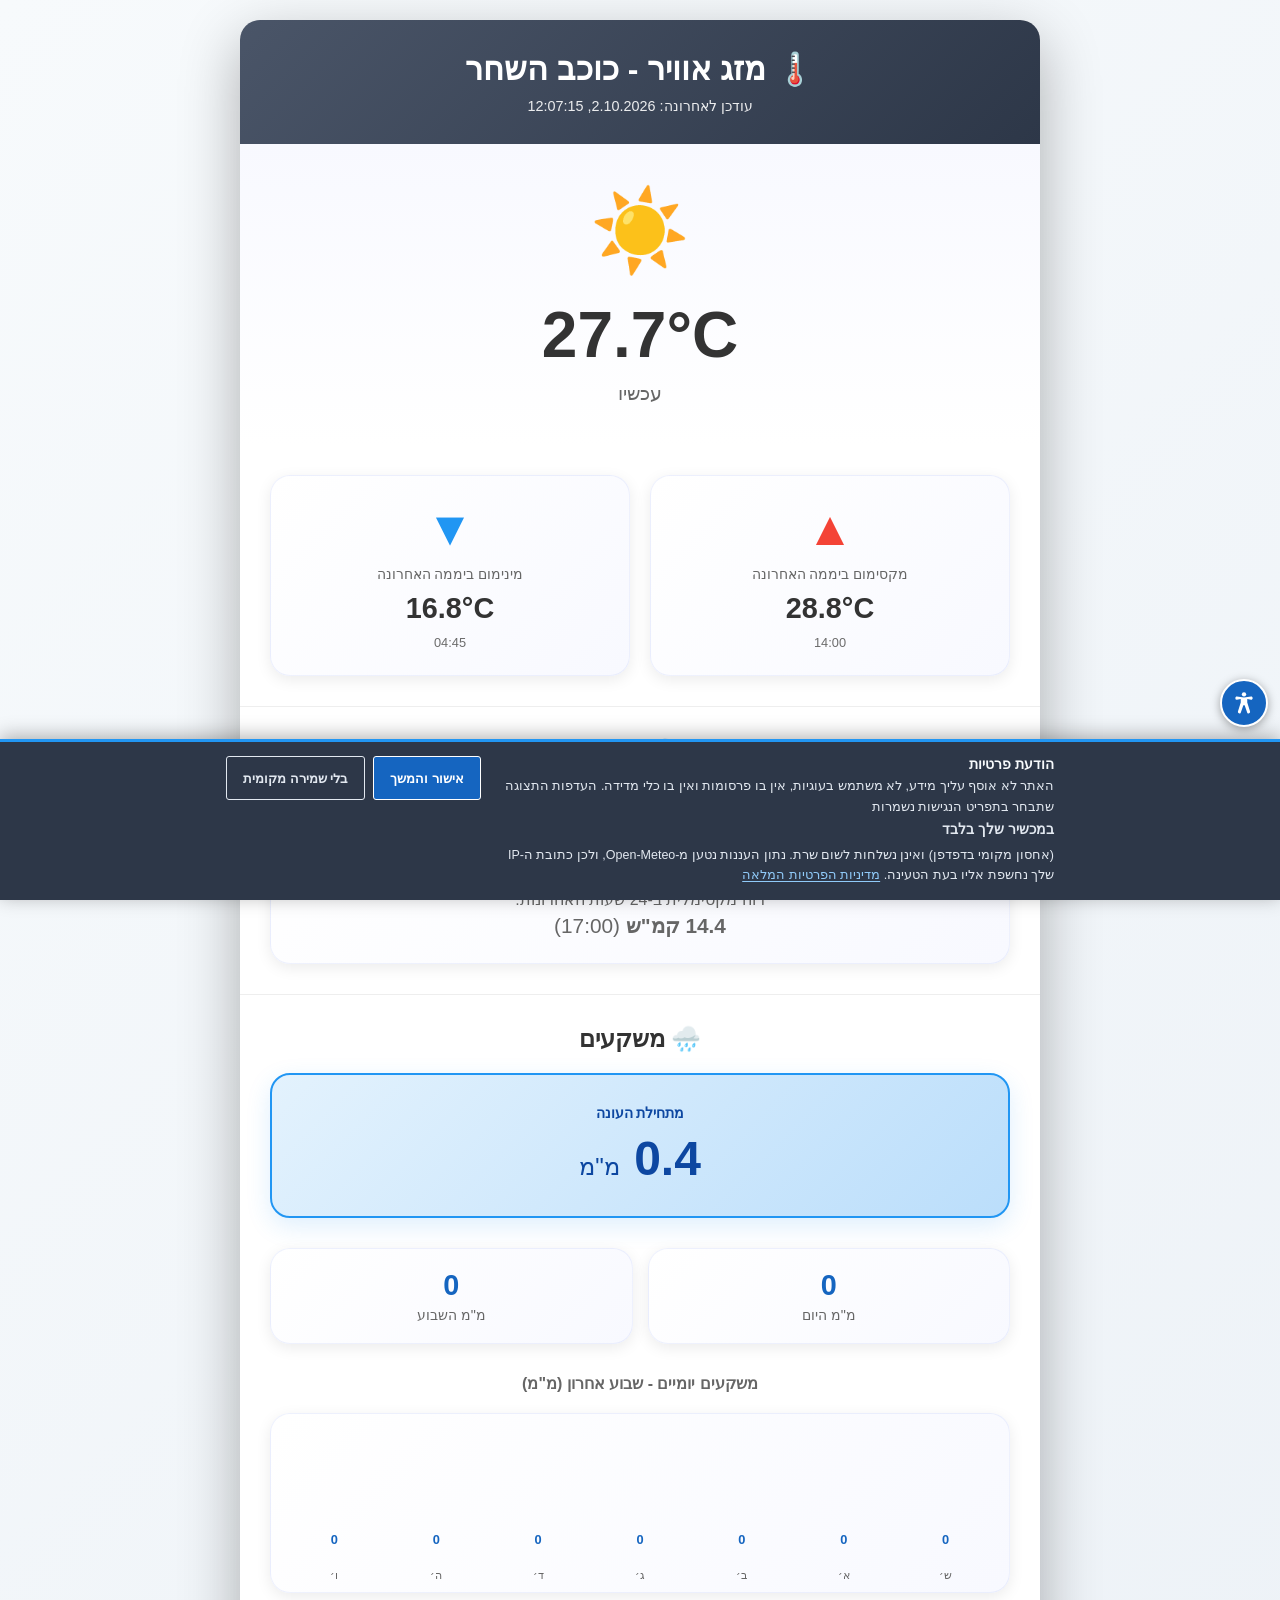
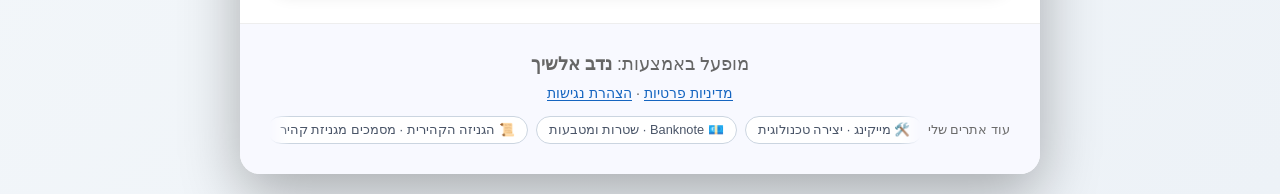
==== commit ffbb32cc: "כתיב: "מזג אוויר" בכל האתר (במקום "מזג אויר") לפי כללי הכתיב המלא של האקדמיה. גם "המזג אויר" תוקן ל"" ====
--- a/index.html
+++ b/index.html
@@ -3,20 +3,20 @@
 <head>
     <meta charset="UTF-8">
     <meta name="viewport" content="width=device-width, initial-scale=1.0">
-    <title>מזג אויר - כוכב השחר</title>
-    <meta name="description" content="טמפרטורה, רוח ומשקעים עכשיו בכוכב השחר, מתחנת המזג אויר של היישוב. מתעדכן כל שעה, כולל כמות הגשם מתחילת העונה.">
+    <title>מזג אוויר - כוכב השחר</title>
+    <meta name="description" content="טמפרטורה, רוח ומשקעים עכשיו בכוכב השחר, מתחנת מזג האוויר של היישוב. מתעדכן כל שעה, כולל כמות הגשם מתחילת העונה.">
     <link rel="canonical" href="https://nadaval56.github.io/weather-dashboard/">
     <meta property="og:type" content="website">
-    <meta property="og:site_name" content="מזג אויר - כוכב השחר">
+    <meta property="og:site_name" content="מזג אוויר - כוכב השחר">
     <meta property="og:locale" content="he_IL">
-    <meta property="og:title" content="מזג אויר - כוכב השחר">
-    <meta property="og:description" content="טמפרטורה, רוח ומשקעים עכשיו בכוכב השחר, מתחנת המזג אויר של היישוב. מתעדכן כל שעה, כולל כמות הגשם מתחילת העונה.">
+    <meta property="og:title" content="מזג אוויר - כוכב השחר">
+    <meta property="og:description" content="טמפרטורה, רוח ומשקעים עכשיו בכוכב השחר, מתחנת מזג האוויר של היישוב. מתעדכן כל שעה, כולל כמות הגשם מתחילת העונה.">
     <meta property="og:url" content="https://nadaval56.github.io/weather-dashboard/">
     <meta property="og:image" content="https://nadaval56.github.io/weather-dashboard/assets/og-image.jpg">
     <meta property="og:image:type" content="image/jpeg">
     <meta property="og:image:width" content="1200">
     <meta property="og:image:height" content="630">
-    <meta property="og:image:alt" content="מזג אויר, כוכב השחר: טמפרטורה, רוח ומשקעים">
+    <meta property="og:image:alt" content="מזג אוויר, כוכב השחר: טמפרטורה, רוח ומשקעים">
     <meta name="twitter:card" content="summary_large_image">
     <meta name="theme-color" content="#2D3748">
     
@@ -266,7 +266,7 @@
     <div class="container">
         <!-- Header -->
         <header class="header">
-            <h1>🌡️ מזג אויר - כוכב השחר</h1>
+            <h1>🌡️ מזג אוויר - כוכב השחר</h1>
             <div class="last-update">טוען...</div>
         </header>
 
@@ -410,7 +410,7 @@
     </div>
 
     <script>
-        // ===== אייקון מזג האויר =====
+        // ===== אייקון מזג האוויר =====
         // יום/לילה: מהזריחה ועד צאת הכוכבים (25 דקות אחרי השקיעה, ברירת המחדל
         //           של לוח עברי), לפי אלגוריתם NOAA מ-hebcal/js/zmanim.js.
         // לילה:     מופע הירח האמיתי (כמו באסטרובוט).
@@ -562,7 +562,7 @@
             renderIcon();
         }
 
-        // טעינת נתוני מזג אויר
+        // טעינת נתוני מזג אוויר
         async function loadWeatherData() {
             try {
                 // Cache busting - מאלץ טעינה מחדש
@@ -583,7 +583,7 @@
                 
                 // עדכון כותרת
                 const h1 = document.querySelector('h1');
-                if (h1) h1.textContent = '🌡️ מזג אויר - ' + data.station_name;
+                if (h1) h1.textContent = '🌡️ מזג אוויר - ' + data.station_name;
                 
                 // עדכון זמן עדכון
                 const updateTime = new Date(data.last_update);
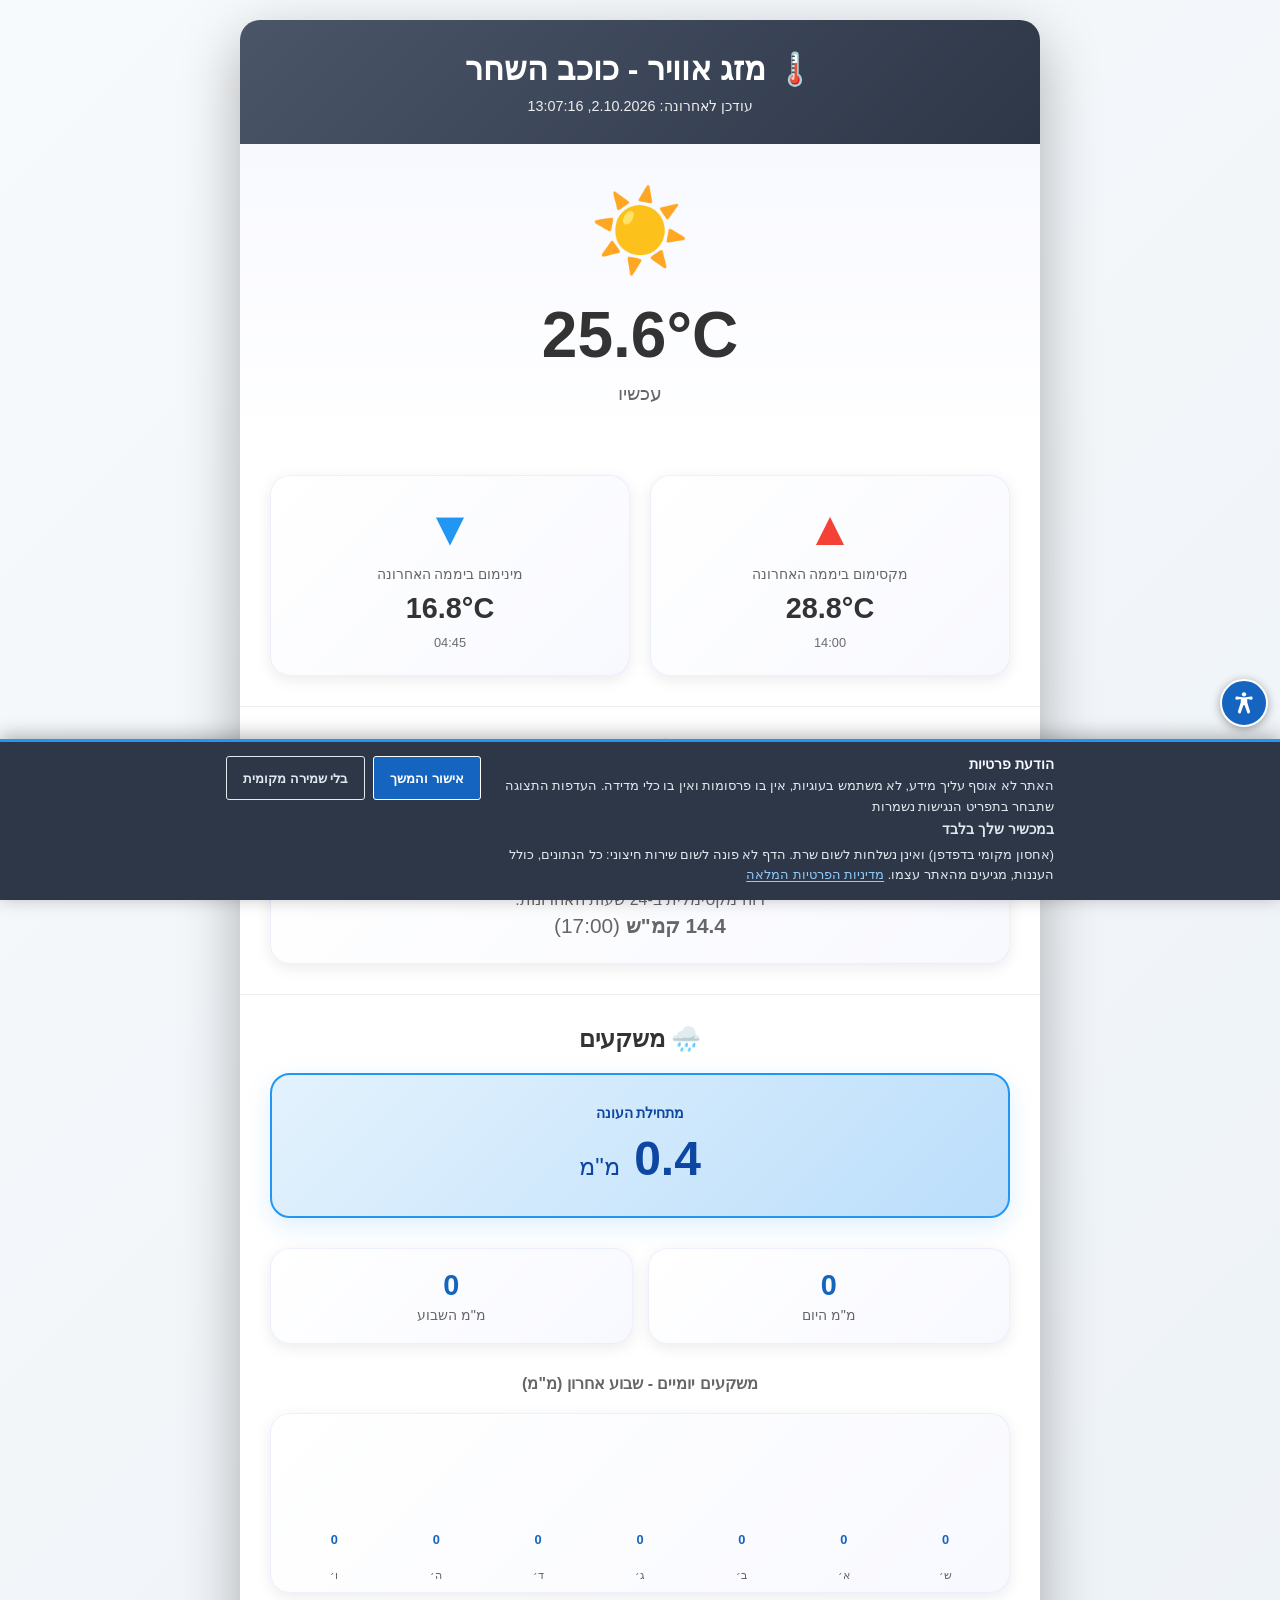
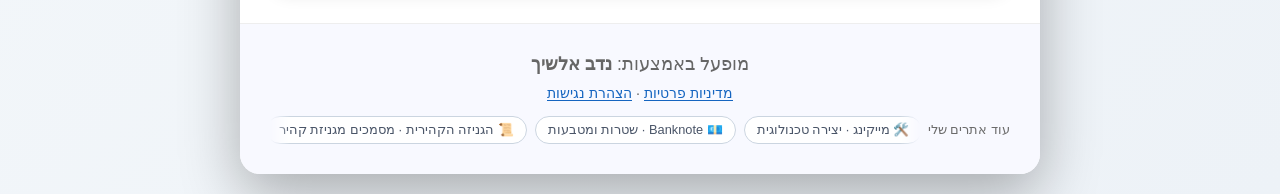
==== commit d6ffae34: "העננות נמשכת פעם בשעה בסקריפט העדכון, ולא בדפדפן של כל גולש - fetch_weather_final.py: get_cloud_cove" ====
--- a/index.html
+++ b/index.html
@@ -414,7 +414,8 @@
         // יום/לילה: מהזריחה ועד צאת הכוכבים (25 דקות אחרי השקיעה, ברירת המחדל
         //           של לוח עברי), לפי אלגוריתם NOAA מ-hebcal/js/zmanim.js.
         // לילה:     מופע הירח האמיתי (כמו באסטרובוט).
-        // עננות:    Open-Meteo, מהרשת ולא מהתחנה (כמו באסטרובוט).
+        // עננות:    Open-Meteo, מהרשת ולא מהתחנה (כמו באסטרובוט). נמשכת פעם בשעה
+        //           בסקריפט העדכון ונשמרת ב-weather-data.json — הדפדפן לא פונה לשום שירות חיצוני.
         // גשם:      נתוני התחנה — גשם בשעה האחרונה גובר על הכול.
         const STATION_LOC = { lat: 31.958, lng: 35.339 };   // כוכב השחר
         const TZEIT_MIN = 25;
@@ -508,20 +509,14 @@
             return { emoji, name, illum };
         }
 
-        // עננות נוכחית מ-Open-Meteo (חינמי, בלי מפתח). null כשאין נתון.
-        async function fetchCloudCover() {
-            try {
-                const url = `https://api.open-meteo.com/v1/forecast?latitude=${STATION_LOC.lat}` +
-                    `&longitude=${STATION_LOC.lng}&current=cloud_cover&timezone=Asia%2FJerusalem`;
-                const res = await fetch(url);
-                if (!res.ok) return null;
-                const json = await res.json();
-                const pct = json.current && json.current.cloud_cover;
-                return typeof pct === 'number' ? pct : null;
-            } catch (e) {
-                console.warn('עננות לא זמינה:', e);
-                return null;
-            }
+        // העננות מקובץ הנתונים. נתון בן יותר משלוש שעות (עדכונים שנכשלו ברצף)
+        // לא מוצג — עדיף סמל בלי עננים מאשר ענן של אתמול.
+        function cloudFromData(data, now = new Date()) {
+            const c = data && data.cloud_cover;
+            if (!c || typeof c.pct !== 'number') return null;
+            const updated = new Date(data.last_update);
+            if (isNaN(updated) || now - updated > 3 * 3600 * 1000) return null;
+            return c.pct;
         }
 
         function getWeatherIcon(data, cloud, now = new Date()) {
@@ -547,20 +542,16 @@
             return { icon: '☁️', label: `מעונן מאוד${cloudTxt}` };
         }
 
-        let lastData = null, lastCloud = null;
+        let lastData = null;
         function renderIcon() {
             if (!lastData) return;
-            const { icon, label } = getWeatherIcon(lastData, lastCloud);
+            const { icon, label } = getWeatherIcon(lastData, cloudFromData(lastData));
             const el = document.querySelector('.weather-icon');
             if (el) { el.textContent = icon; el.title = label; el.setAttribute('aria-label', label); }
             // גם אייקון הלשונית מתחלף
             const fav = document.querySelector('link[rel="icon"]');
             if (fav) fav.href = `data:image/svg+xml,<svg xmlns="http://www.w3.org/2000/svg" viewBox="0 0 100 100"><text y=".9em" font-size="90">${icon}</text></svg>`;
         }
-        async function refreshIcon() {
-            lastCloud = await fetchCloudCover();
-            renderIcon();
-        }
 
         // טעינת נתוני מזג אוויר
         async function loadWeatherData() {
@@ -579,7 +570,6 @@
                 // עדכון אייקון דינמי
                 lastData = data;
                 renderIcon();
-                refreshIcon();
                 
                 // עדכון כותרת
                 const h1 = document.querySelector('h1');
@@ -697,8 +687,8 @@
         
         // רענון כל 30 דקות
         setInterval(loadWeatherData, 30 * 60 * 1000);
-        // האייקון (זריחה/צאת הכוכבים, ירח, עננות) מתעדכן לבד גם בלי נתוני תחנה חדשים
-        setInterval(refreshIcon, 10 * 60 * 1000);
+        // השמש/הירח מתחלפים לפי השעה גם בלי נתונים חדשים (חישוב מקומי, בלי רשת)
+        setInterval(renderIcon, 10 * 60 * 1000);
     </script>
     <script src="assets/sister.js" defer></script>
     <!-- privacy.js לפני a11y.js, תמיד: a11y.js שואל אותו אם מותר לשמור.
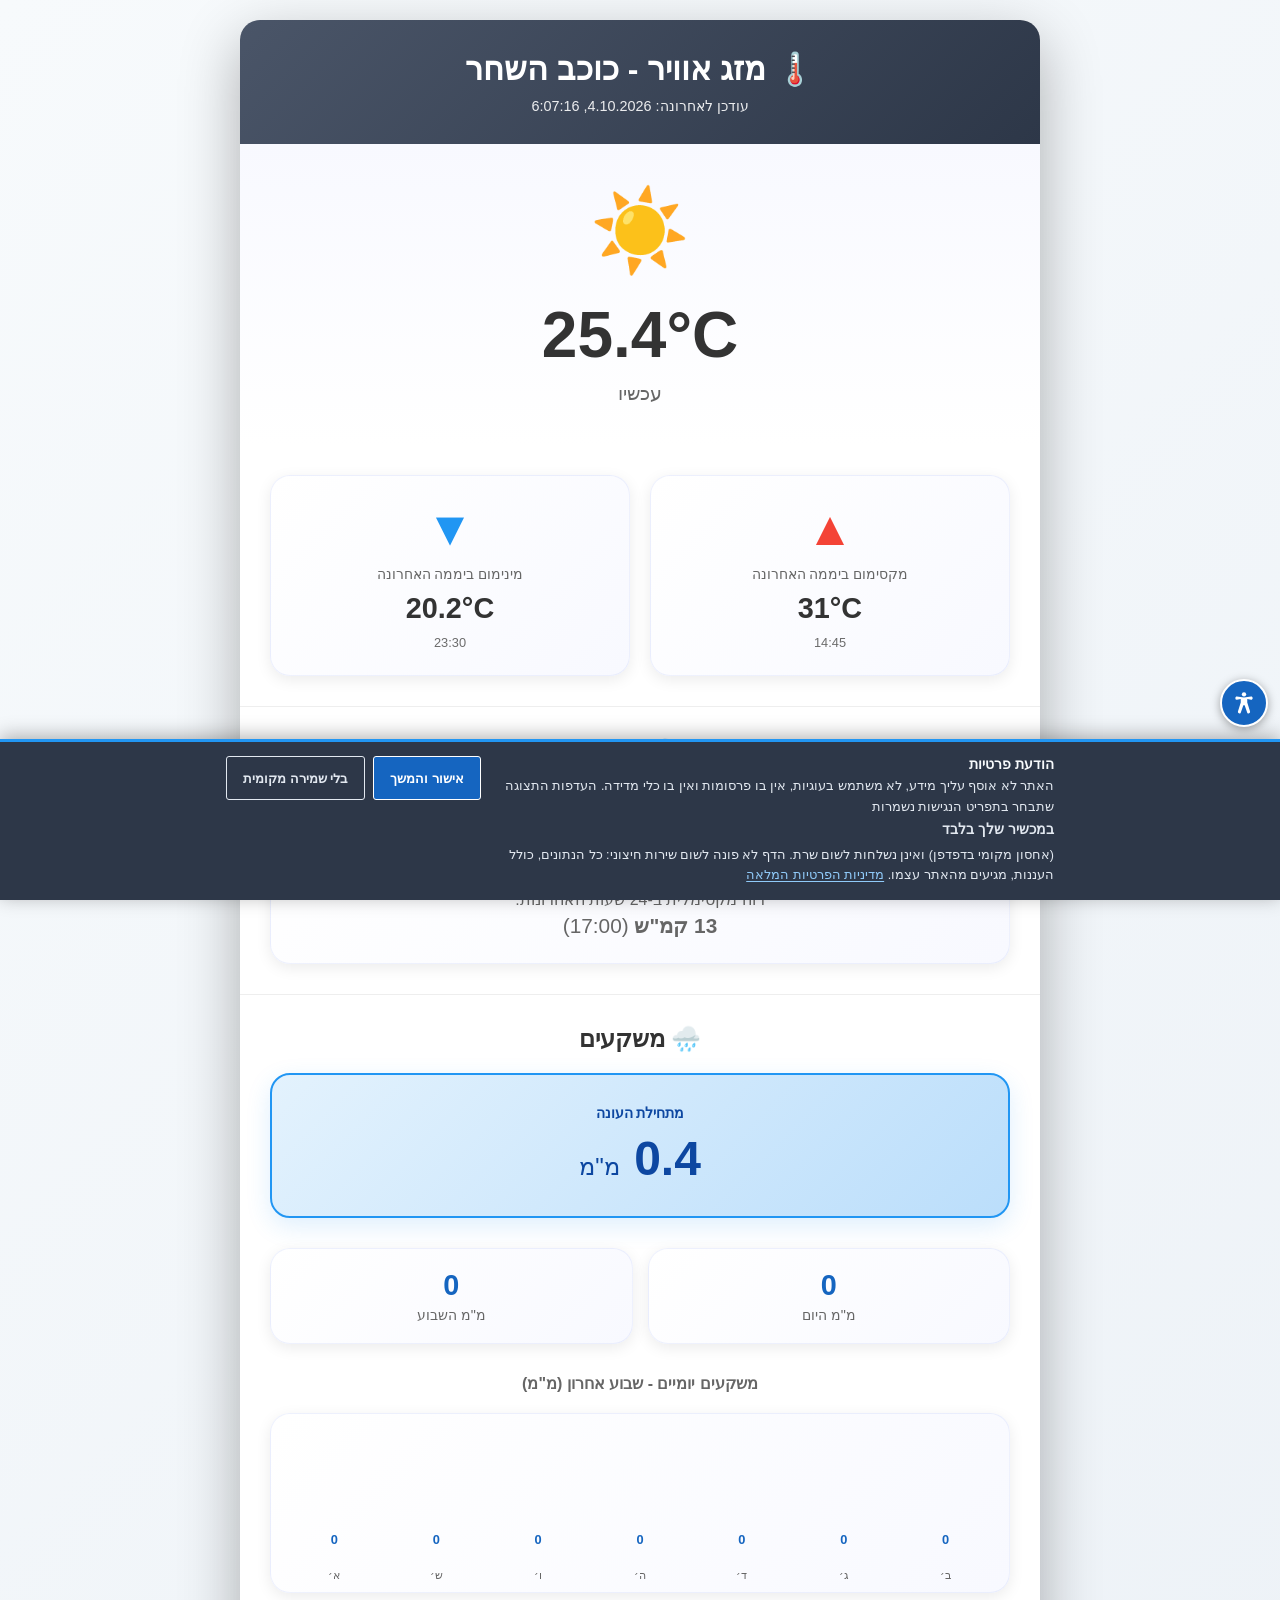
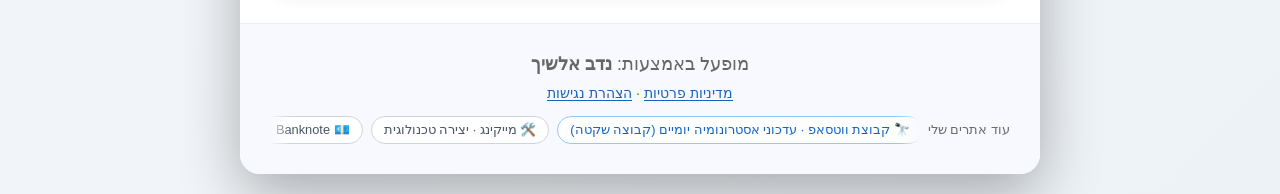
==== commit ca69f7fd: "Sister strip: invite to the astronomy WhatsApp group Co-Authored-By: Claude Opus 5.5 <noreply@anthro" ====
--- a/index.html
+++ b/index.html
@@ -384,6 +384,7 @@
                 <div class="sister-view">
                     <div class="sister-track">
                     <div class="sister-set">
+                        <a href="https://chat.whatsapp.com/JPkp1hyk4J938apVTFu6J1" rel="noopener" class="sister-invite"><span aria-hidden="true">🔭</span> קבוצת ווטסאפ · עדכוני אסטרונומיה יומיים (קבוצה שקטה)</a>
                         <a href="https://making-il.co.il/" rel="noopener"><span aria-hidden="true">🛠️</span> מייקינג · יצירה טכנולוגית</a>
                         <a href="https://banknote.co.il/" rel="noopener"><span aria-hidden="true">💶</span> Banknote · שטרות ומטבעות</a>
                         <a href="https://geniza.co.il/" rel="noopener"><span aria-hidden="true">📜</span> הגניזה הקהירית · מסמכים מגניזת קהיר</a>
@@ -394,6 +395,7 @@
                         <a href="https://heb-cal.co.il/" rel="noopener"><span aria-hidden="true">📅</span> לוח עברי</a>
                     </div>
                     <div class="sister-set sister-clone" aria-hidden="true">
+                        <a href="https://chat.whatsapp.com/JPkp1hyk4J938apVTFu6J1" rel="noopener" class="sister-invite" tabindex="-1"><span aria-hidden="true">🔭</span> קבוצת ווטסאפ · עדכוני אסטרונומיה יומיים (קבוצה שקטה)</a>
                         <a href="https://making-il.co.il/" rel="noopener" tabindex="-1"><span aria-hidden="true">🛠️</span> מייקינג · יצירה טכנולוגית</a>
                         <a href="https://banknote.co.il/" rel="noopener" tabindex="-1"><span aria-hidden="true">💶</span> Banknote · שטרות ומטבעות</a>
                         <a href="https://geniza.co.il/" rel="noopener" tabindex="-1"><span aria-hidden="true">📜</span> הגניזה הקהירית · מסמכים מגניזת קהיר</a>
--- a/assets/theme.css
+++ b/assets/theme.css
@@ -135,6 +135,7 @@
   transition: color .2s, border-color .2s;
 }
 .sister a:hover { color: var(--accent-dark); border-color: var(--chip-hover); }
+.sister a.sister-invite { color: var(--accent-dark); border-color: var(--chip-hover); }
 @media (prefers-reduced-motion: reduce) { .sister-clone { display: none; } }
 html.a11y-still .sister-clone { display: none; }
 @media print { .sister { display: none; } }
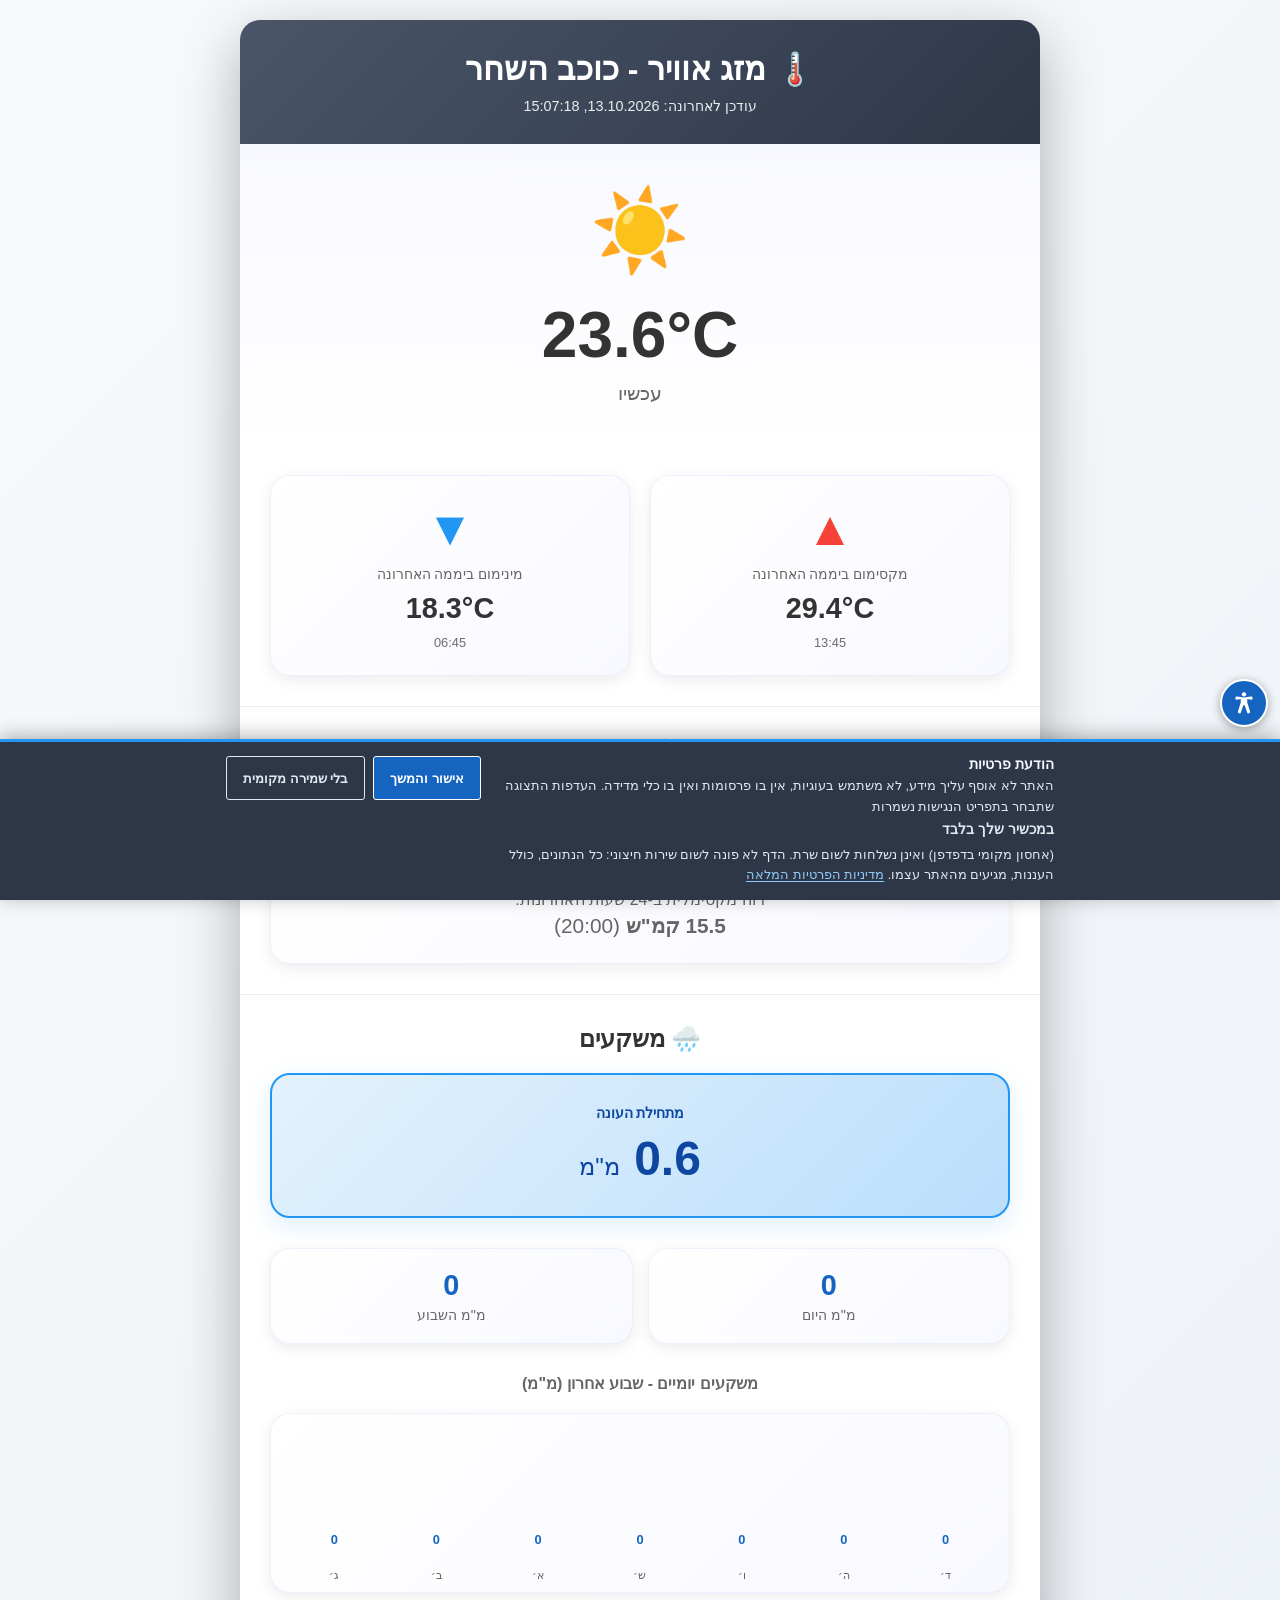
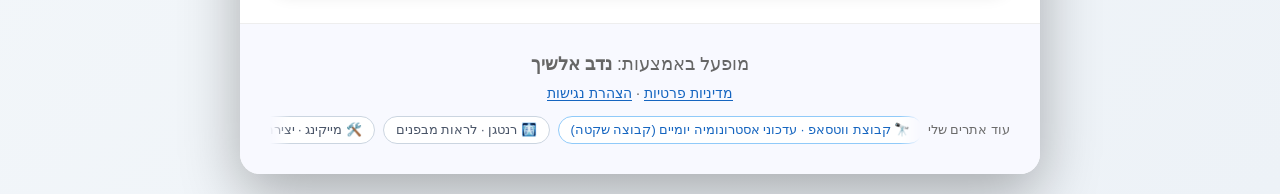
==== commit 47dcaade: "Footer strip: add the X-Ray site (roentgen.co.il) as second entry Co-Authored-By: Claude Opus 5.5 <n" ====
--- a/index.html
+++ b/index.html
@@ -385,6 +385,7 @@
                     <div class="sister-track">
                     <div class="sister-set">
                         <a href="https://chat.whatsapp.com/JPkp1hyk4J938apVTFu6J1" rel="noopener" class="sister-invite"><span aria-hidden="true">🔭</span> קבוצת ווטסאפ · עדכוני אסטרונומיה יומיים (קבוצה שקטה)</a>
+                        <a href="https://roentgen.co.il/" rel="noopener"><span aria-hidden="true">🩻</span> רנטגן · לראות מבפנים</a>
                         <a href="https://making-il.co.il/" rel="noopener"><span aria-hidden="true">🛠️</span> מייקינג · יצירה טכנולוגית</a>
                         <a href="https://banknote.co.il/" rel="noopener"><span aria-hidden="true">💶</span> Banknote · שטרות ומטבעות</a>
                         <a href="https://geniza.co.il/" rel="noopener"><span aria-hidden="true">📜</span> הגניזה הקהירית · מסמכים מגניזת קהיר</a>
@@ -396,6 +397,7 @@
                     </div>
                     <div class="sister-set sister-clone" aria-hidden="true">
                         <a href="https://chat.whatsapp.com/JPkp1hyk4J938apVTFu6J1" rel="noopener" class="sister-invite" tabindex="-1"><span aria-hidden="true">🔭</span> קבוצת ווטסאפ · עדכוני אסטרונומיה יומיים (קבוצה שקטה)</a>
+                        <a href="https://roentgen.co.il/" rel="noopener" tabindex="-1"><span aria-hidden="true">🩻</span> רנטגן · לראות מבפנים</a>
                         <a href="https://making-il.co.il/" rel="noopener" tabindex="-1"><span aria-hidden="true">🛠️</span> מייקינג · יצירה טכנולוגית</a>
                         <a href="https://banknote.co.il/" rel="noopener" tabindex="-1"><span aria-hidden="true">💶</span> Banknote · שטרות ומטבעות</a>
                         <a href="https://geniza.co.il/" rel="noopener" tabindex="-1"><span aria-hidden="true">📜</span> הגניזה הקהירית · מסמכים מגניזת קהיר</a>
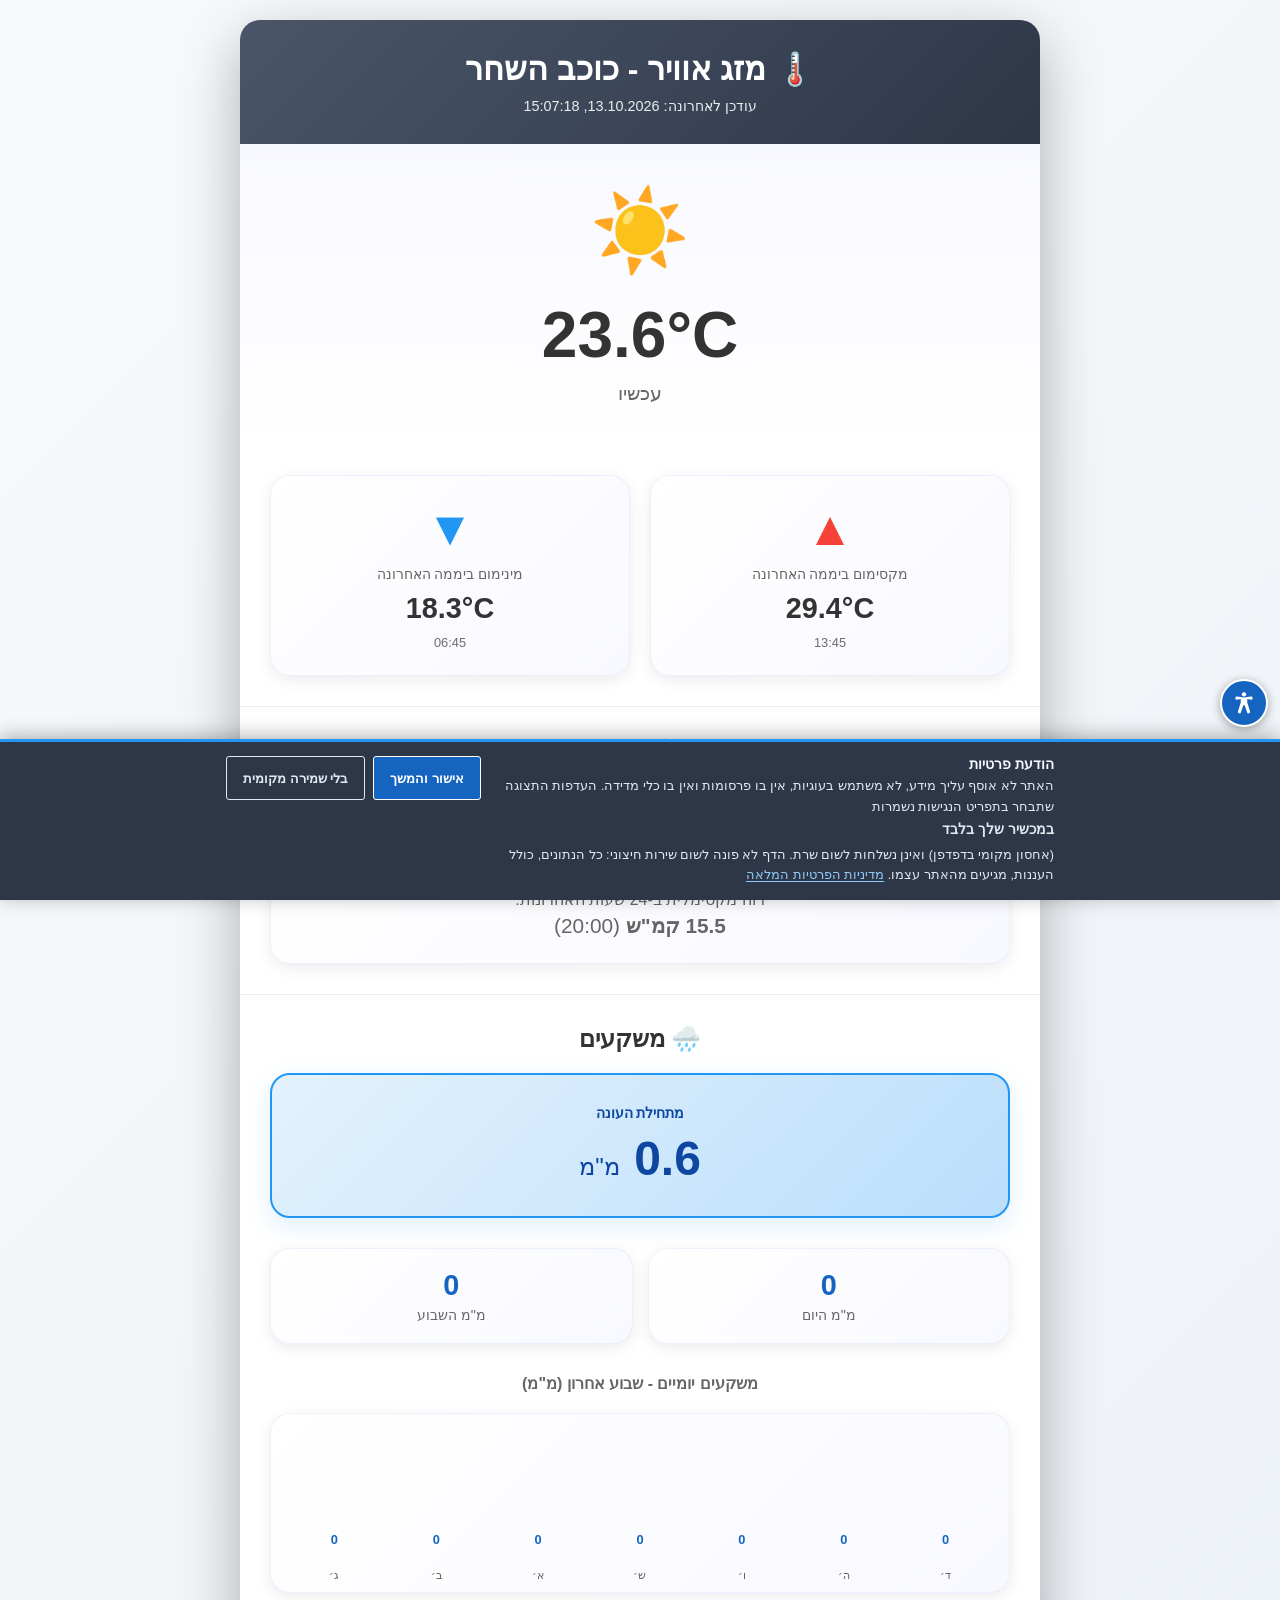
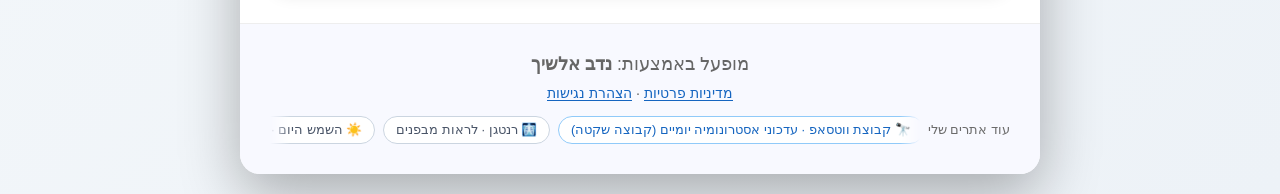
==== commit 8f1cf53c: "Footer strip: complete the sister-site list (add sunspots.co.il) Co-Authored-By: Claude Opus 5.5 <no" ====
--- a/index.html
+++ b/index.html
@@ -386,6 +386,7 @@
                     <div class="sister-set">
                         <a href="https://chat.whatsapp.com/JPkp1hyk4J938apVTFu6J1" rel="noopener" class="sister-invite"><span aria-hidden="true">🔭</span> קבוצת ווטסאפ · עדכוני אסטרונומיה יומיים (קבוצה שקטה)</a>
                         <a href="https://roentgen.co.il/" rel="noopener"><span aria-hidden="true">🩻</span> רנטגן · לראות מבפנים</a>
+                        <a href="https://sunspots.co.il/" rel="noopener"><span aria-hidden="true">☀️</span> השמש היום · כתמי שמש בזמן אמת</a>
                         <a href="https://making-il.co.il/" rel="noopener"><span aria-hidden="true">🛠️</span> מייקינג · יצירה טכנולוגית</a>
                         <a href="https://banknote.co.il/" rel="noopener"><span aria-hidden="true">💶</span> Banknote · שטרות ומטבעות</a>
                         <a href="https://geniza.co.il/" rel="noopener"><span aria-hidden="true">📜</span> הגניזה הקהירית · מסמכים מגניזת קהיר</a>
@@ -398,6 +399,7 @@
                     <div class="sister-set sister-clone" aria-hidden="true">
                         <a href="https://chat.whatsapp.com/JPkp1hyk4J938apVTFu6J1" rel="noopener" class="sister-invite" tabindex="-1"><span aria-hidden="true">🔭</span> קבוצת ווטסאפ · עדכוני אסטרונומיה יומיים (קבוצה שקטה)</a>
                         <a href="https://roentgen.co.il/" rel="noopener" tabindex="-1"><span aria-hidden="true">🩻</span> רנטגן · לראות מבפנים</a>
+                        <a href="https://sunspots.co.il/" rel="noopener" tabindex="-1"><span aria-hidden="true">☀️</span> השמש היום · כתמי שמש בזמן אמת</a>
                         <a href="https://making-il.co.il/" rel="noopener" tabindex="-1"><span aria-hidden="true">🛠️</span> מייקינג · יצירה טכנולוגית</a>
                         <a href="https://banknote.co.il/" rel="noopener" tabindex="-1"><span aria-hidden="true">💶</span> Banknote · שטרות ומטבעות</a>
                         <a href="https://geniza.co.il/" rel="noopener" tabindex="-1"><span aria-hidden="true">📜</span> הגניזה הקהירית · מסמכים מגניזת קהיר</a>
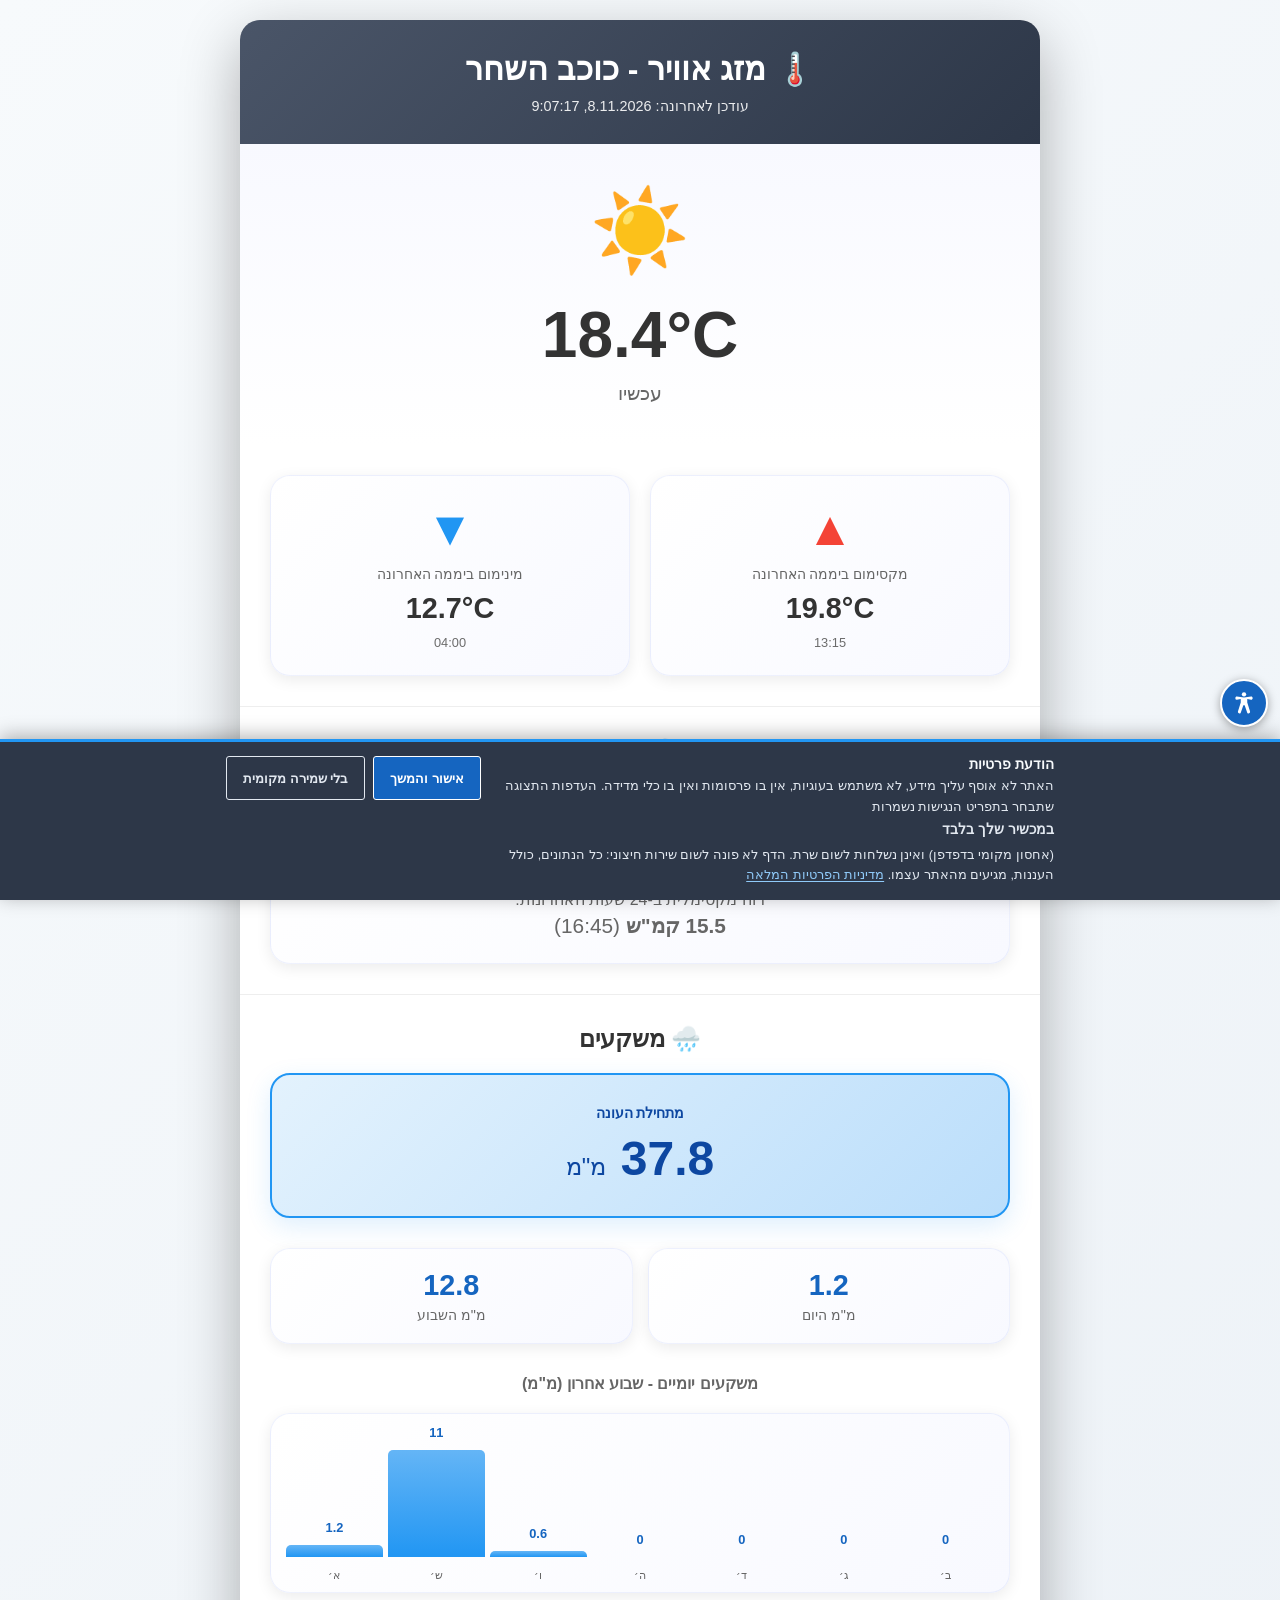
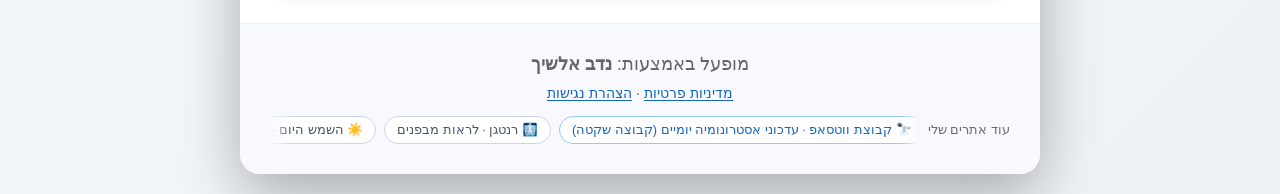
==== commit c16eb172: "פס "עוד אתרים שלי": קישור לעצבי הגולגולת (cranialnerves.co.il) Co-Authored-By: Claude Opus 5.5 <nore" ====
--- a/index.html
+++ b/index.html
@@ -395,6 +395,7 @@
                         <a href="https://pursue.co.il/" rel="noopener"><span aria-hidden="true">🛸</span> PURSUE · ארכיון עב"מים</a>
                         <a href="https://quake.co.il/" rel="noopener"><span aria-hidden="true">🌍</span> רעידת אדמה · רעידות היסטוריות</a>
                         <a href="https://heb-cal.co.il/" rel="noopener"><span aria-hidden="true">📅</span> לוח עברי</a>
+                        <a href="https://cranialnerves.co.il/" rel="noopener"><span aria-hidden="true">🧠</span> עצבי הגולגולת · 12 זוגות העצבים</a>
                     </div>
                     <div class="sister-set sister-clone" aria-hidden="true">
                         <a href="https://chat.whatsapp.com/JPkp1hyk4J938apVTFu6J1" rel="noopener" class="sister-invite" tabindex="-1"><span aria-hidden="true">🔭</span> קבוצת ווטסאפ · עדכוני אסטרונומיה יומיים (קבוצה שקטה)</a>
@@ -408,6 +409,7 @@
                         <a href="https://pursue.co.il/" rel="noopener" tabindex="-1"><span aria-hidden="true">🛸</span> PURSUE · ארכיון עב"מים</a>
                         <a href="https://quake.co.il/" rel="noopener" tabindex="-1"><span aria-hidden="true">🌍</span> רעידת אדמה · רעידות היסטוריות</a>
                         <a href="https://heb-cal.co.il/" rel="noopener" tabindex="-1"><span aria-hidden="true">📅</span> לוח עברי</a>
+                        <a href="https://cranialnerves.co.il/" rel="noopener" tabindex="-1"><span aria-hidden="true">🧠</span> עצבי הגולגולת · 12 זוגות העצבים</a>
                     </div>
                     </div>
                 </div>
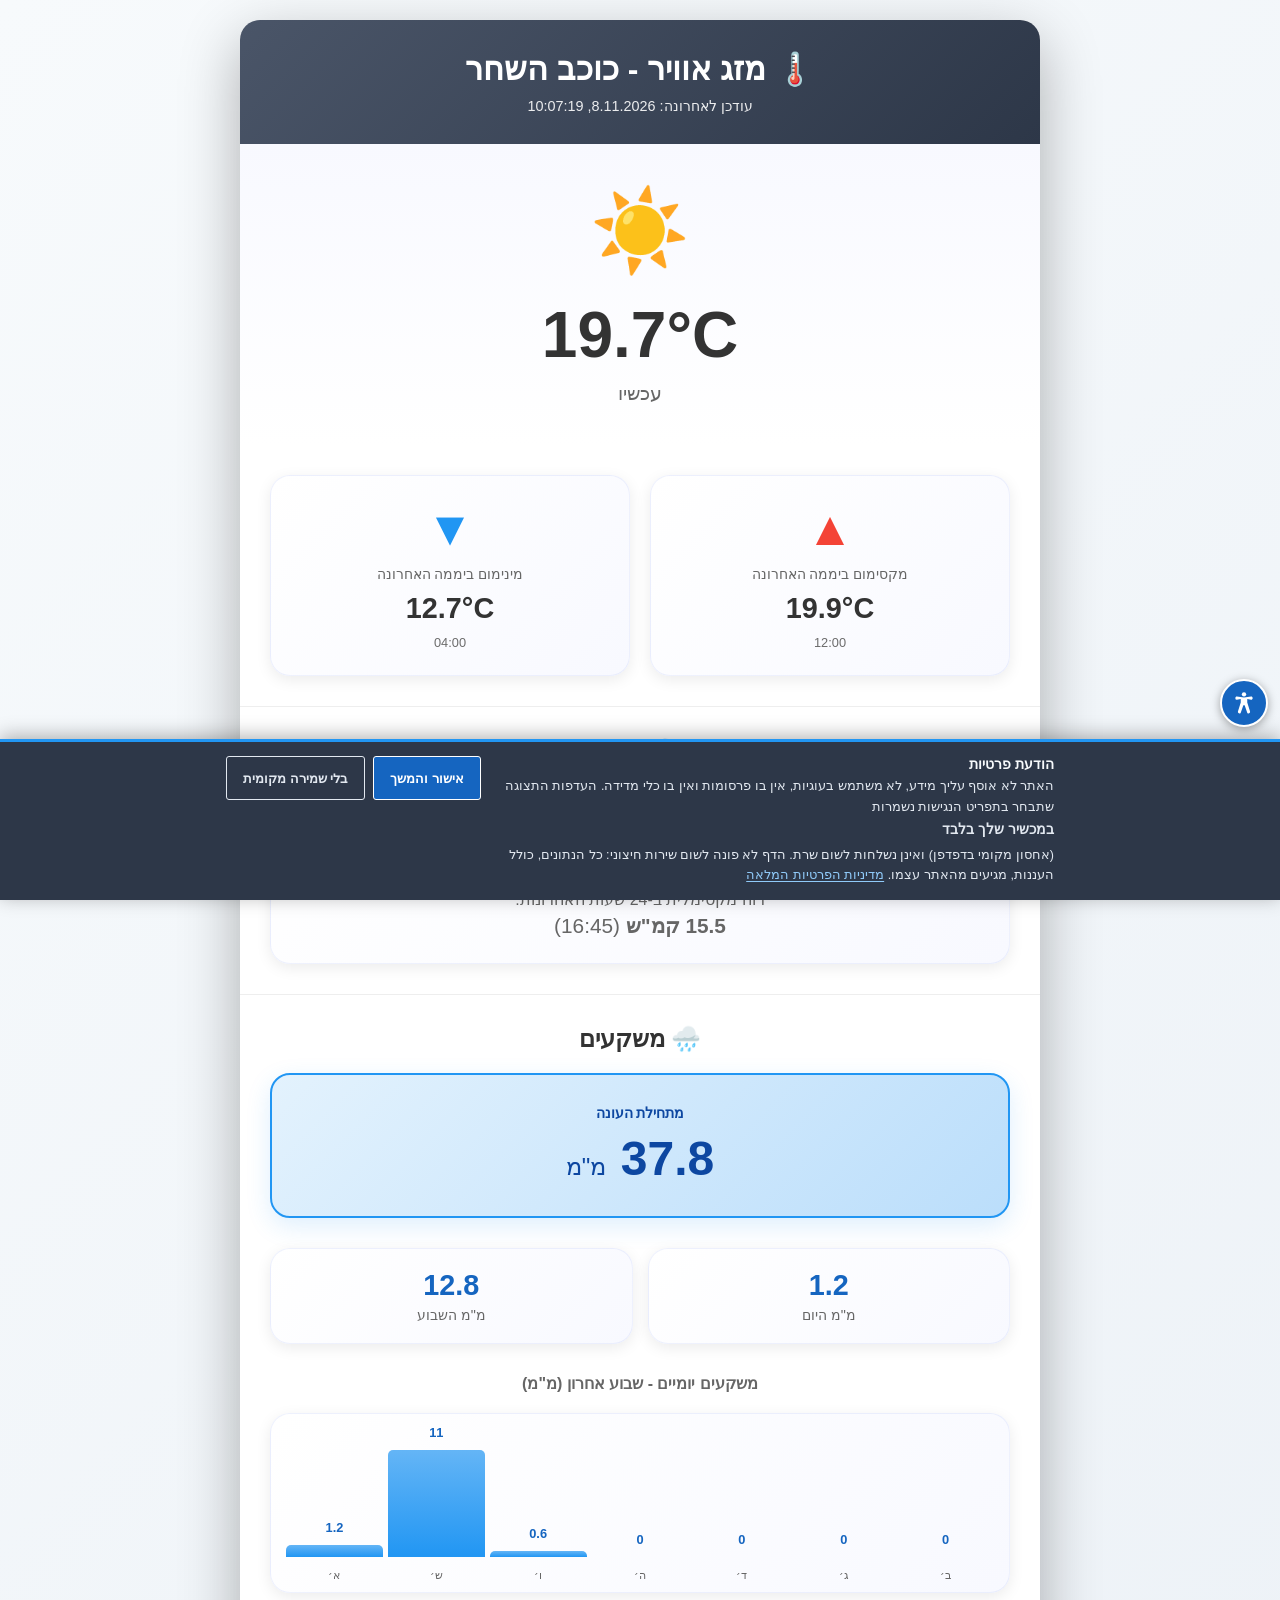
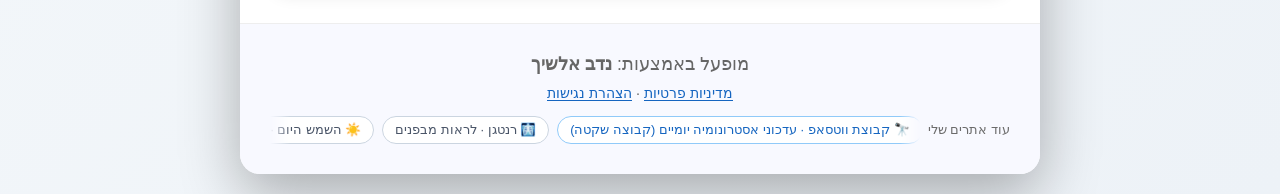
==== commit cdfb1d2d: "פס "עוד אתרים שלי": סגולת הבן איש חי לרפואה (kal-vachomer.co.il) Co-Authored-By: Claude Opus 5.5 <no" ====
--- a/index.html
+++ b/index.html
@@ -396,6 +396,7 @@
                         <a href="https://quake.co.il/" rel="noopener"><span aria-hidden="true">🌍</span> רעידת אדמה · רעידות היסטוריות</a>
                         <a href="https://heb-cal.co.il/" rel="noopener"><span aria-hidden="true">📅</span> לוח עברי</a>
                         <a href="https://cranialnerves.co.il/" rel="noopener"><span aria-hidden="true">🧠</span> עצבי הגולגולת · 12 זוגות העצבים</a>
+                        <a href="https://kal-vachomer.co.il/" rel="noopener"><span aria-hidden="true">📖</span> סגולת הבן איש חי לרפואה</a>
                     </div>
                     <div class="sister-set sister-clone" aria-hidden="true">
                         <a href="https://chat.whatsapp.com/JPkp1hyk4J938apVTFu6J1" rel="noopener" class="sister-invite" tabindex="-1"><span aria-hidden="true">🔭</span> קבוצת ווטסאפ · עדכוני אסטרונומיה יומיים (קבוצה שקטה)</a>
@@ -410,6 +411,7 @@
                         <a href="https://quake.co.il/" rel="noopener" tabindex="-1"><span aria-hidden="true">🌍</span> רעידת אדמה · רעידות היסטוריות</a>
                         <a href="https://heb-cal.co.il/" rel="noopener" tabindex="-1"><span aria-hidden="true">📅</span> לוח עברי</a>
                         <a href="https://cranialnerves.co.il/" rel="noopener" tabindex="-1"><span aria-hidden="true">🧠</span> עצבי הגולגולת · 12 זוגות העצבים</a>
+                        <a href="https://kal-vachomer.co.il/" rel="noopener" tabindex="-1"><span aria-hidden="true">📖</span> סגולת הבן איש חי לרפואה</a>
                     </div>
                     </div>
                 </div>
